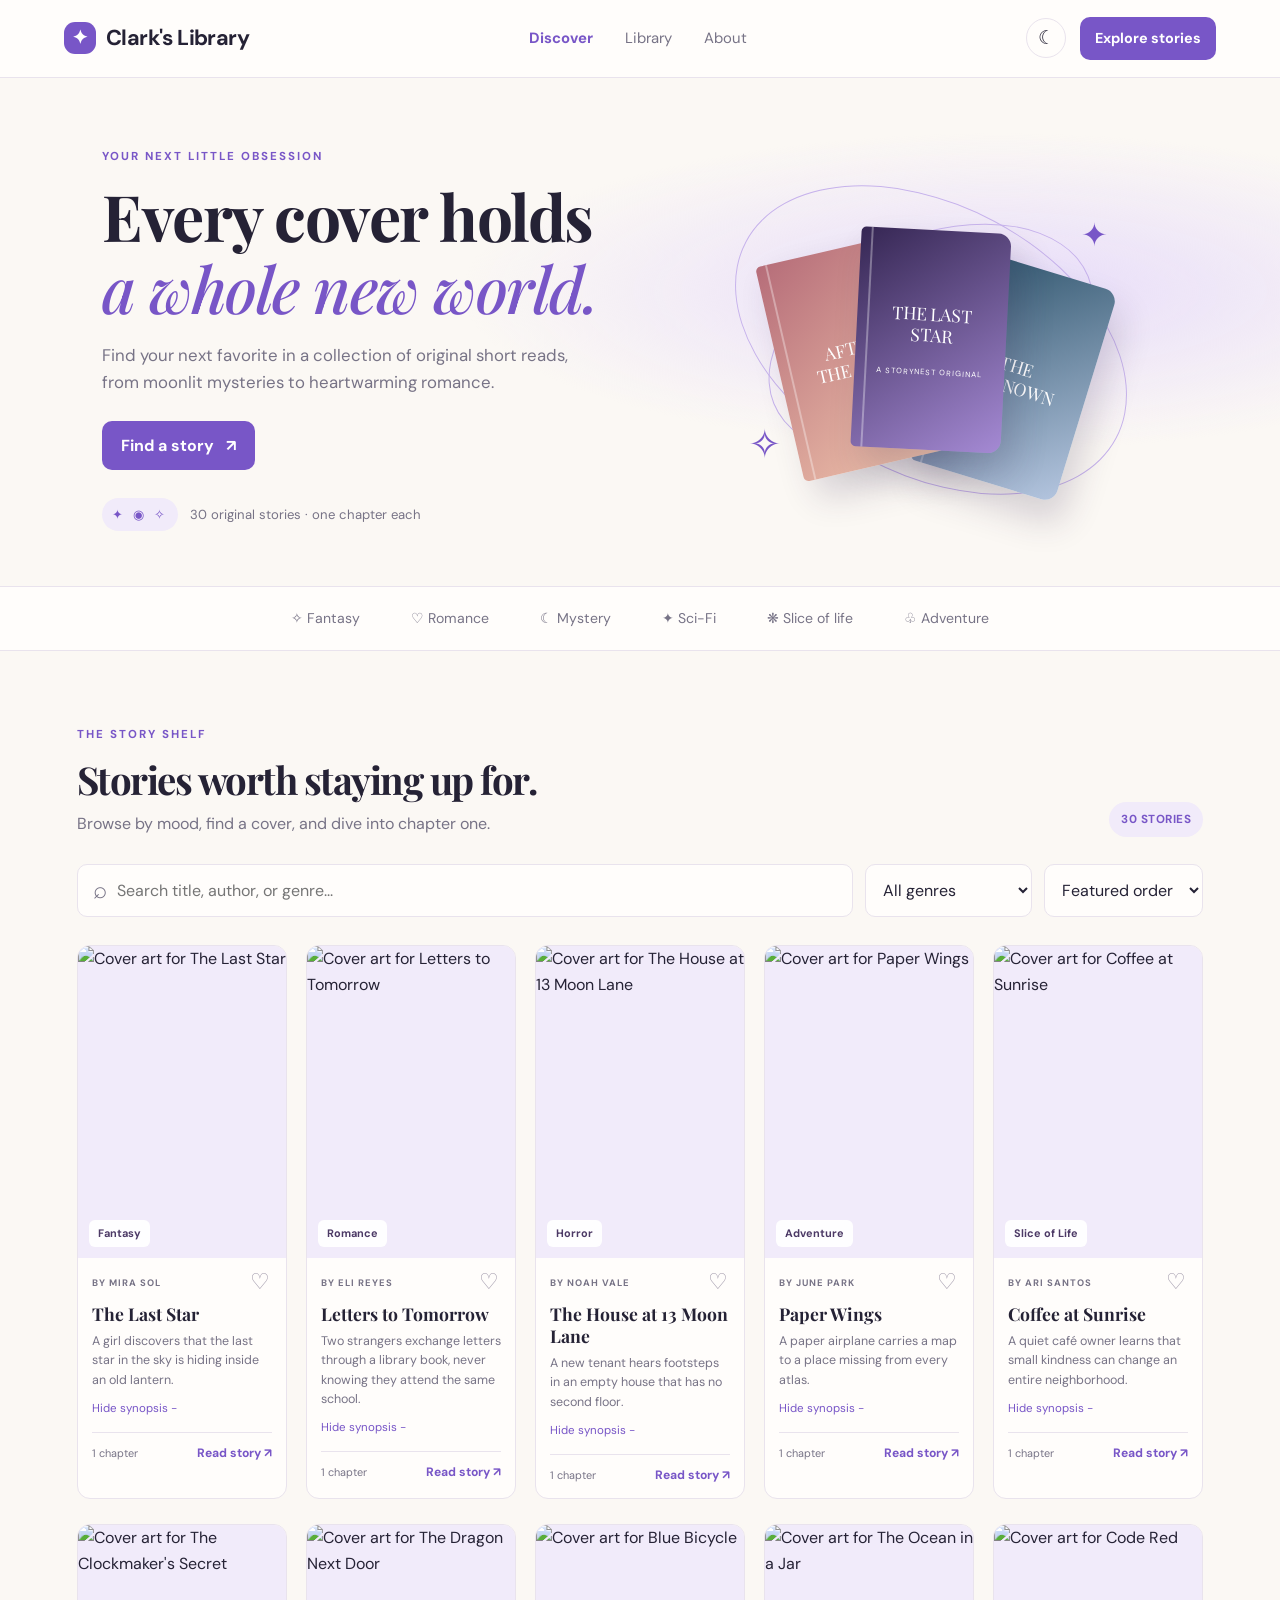
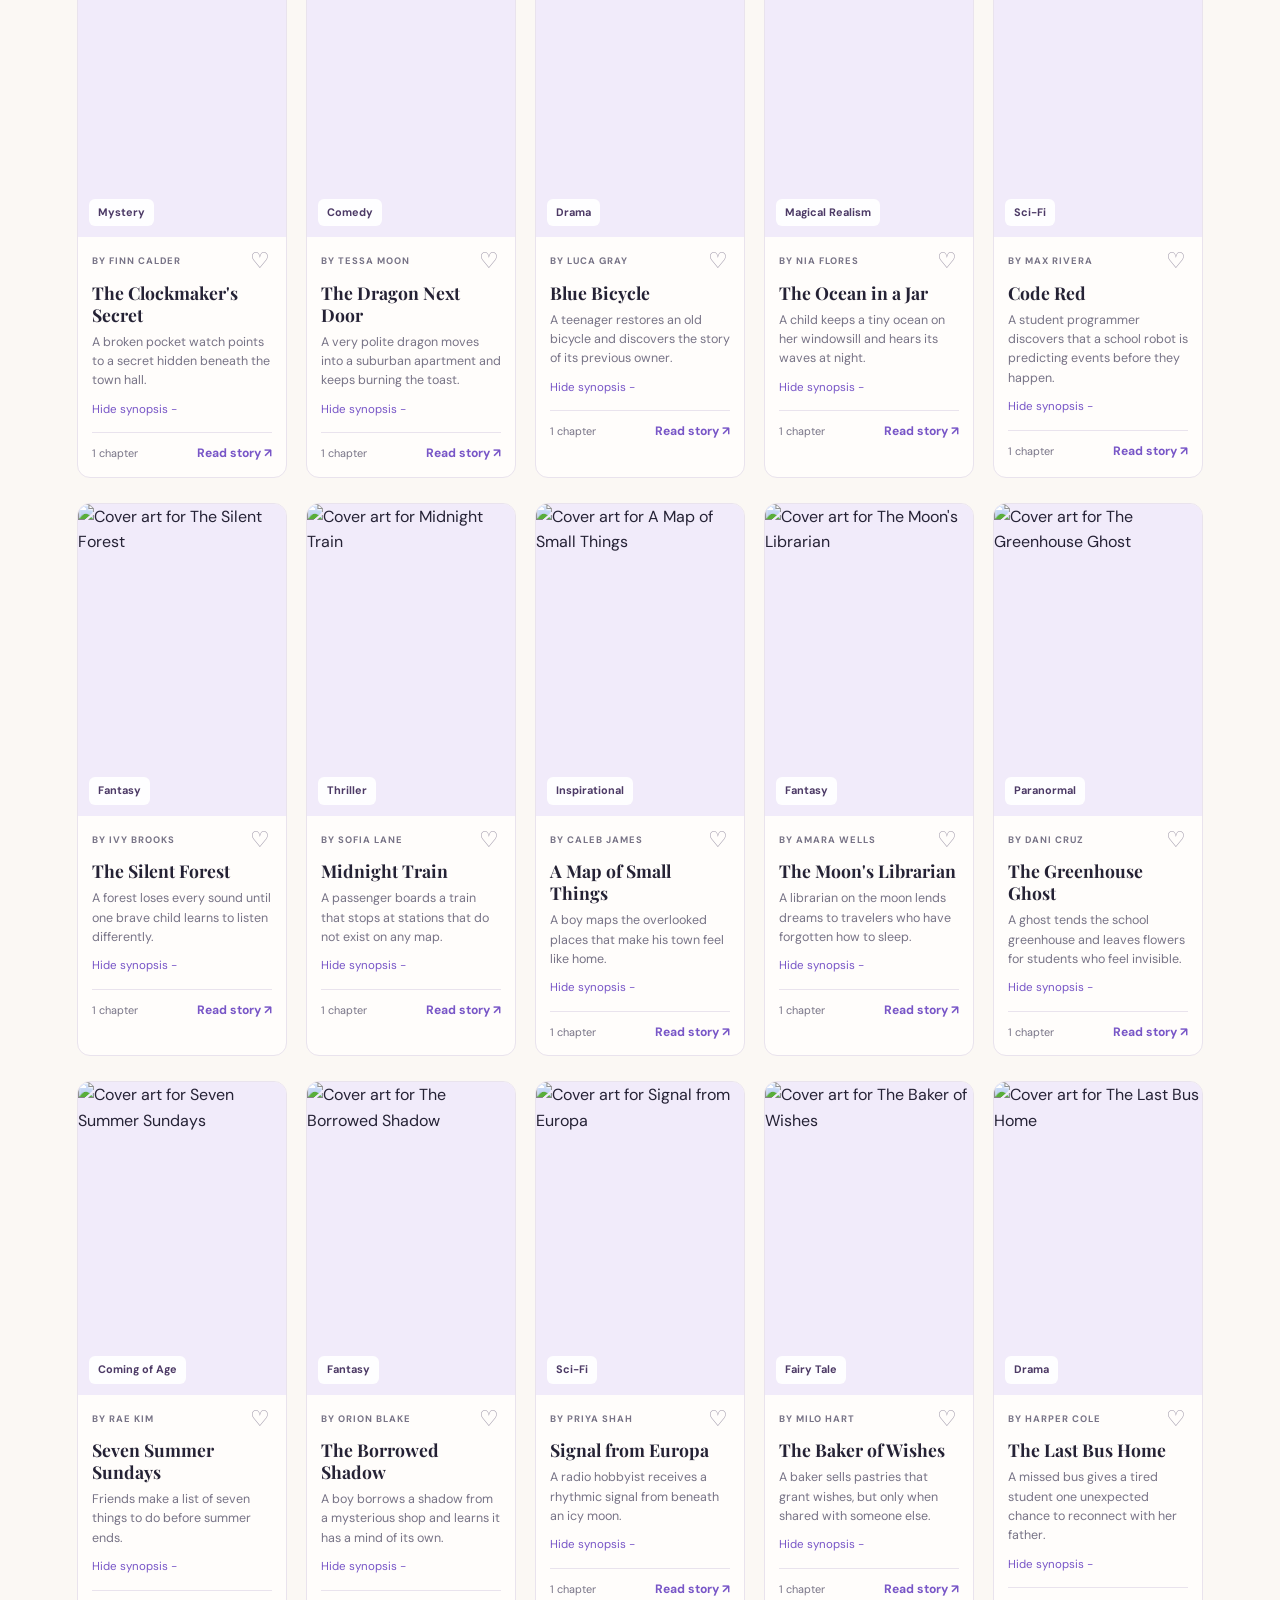
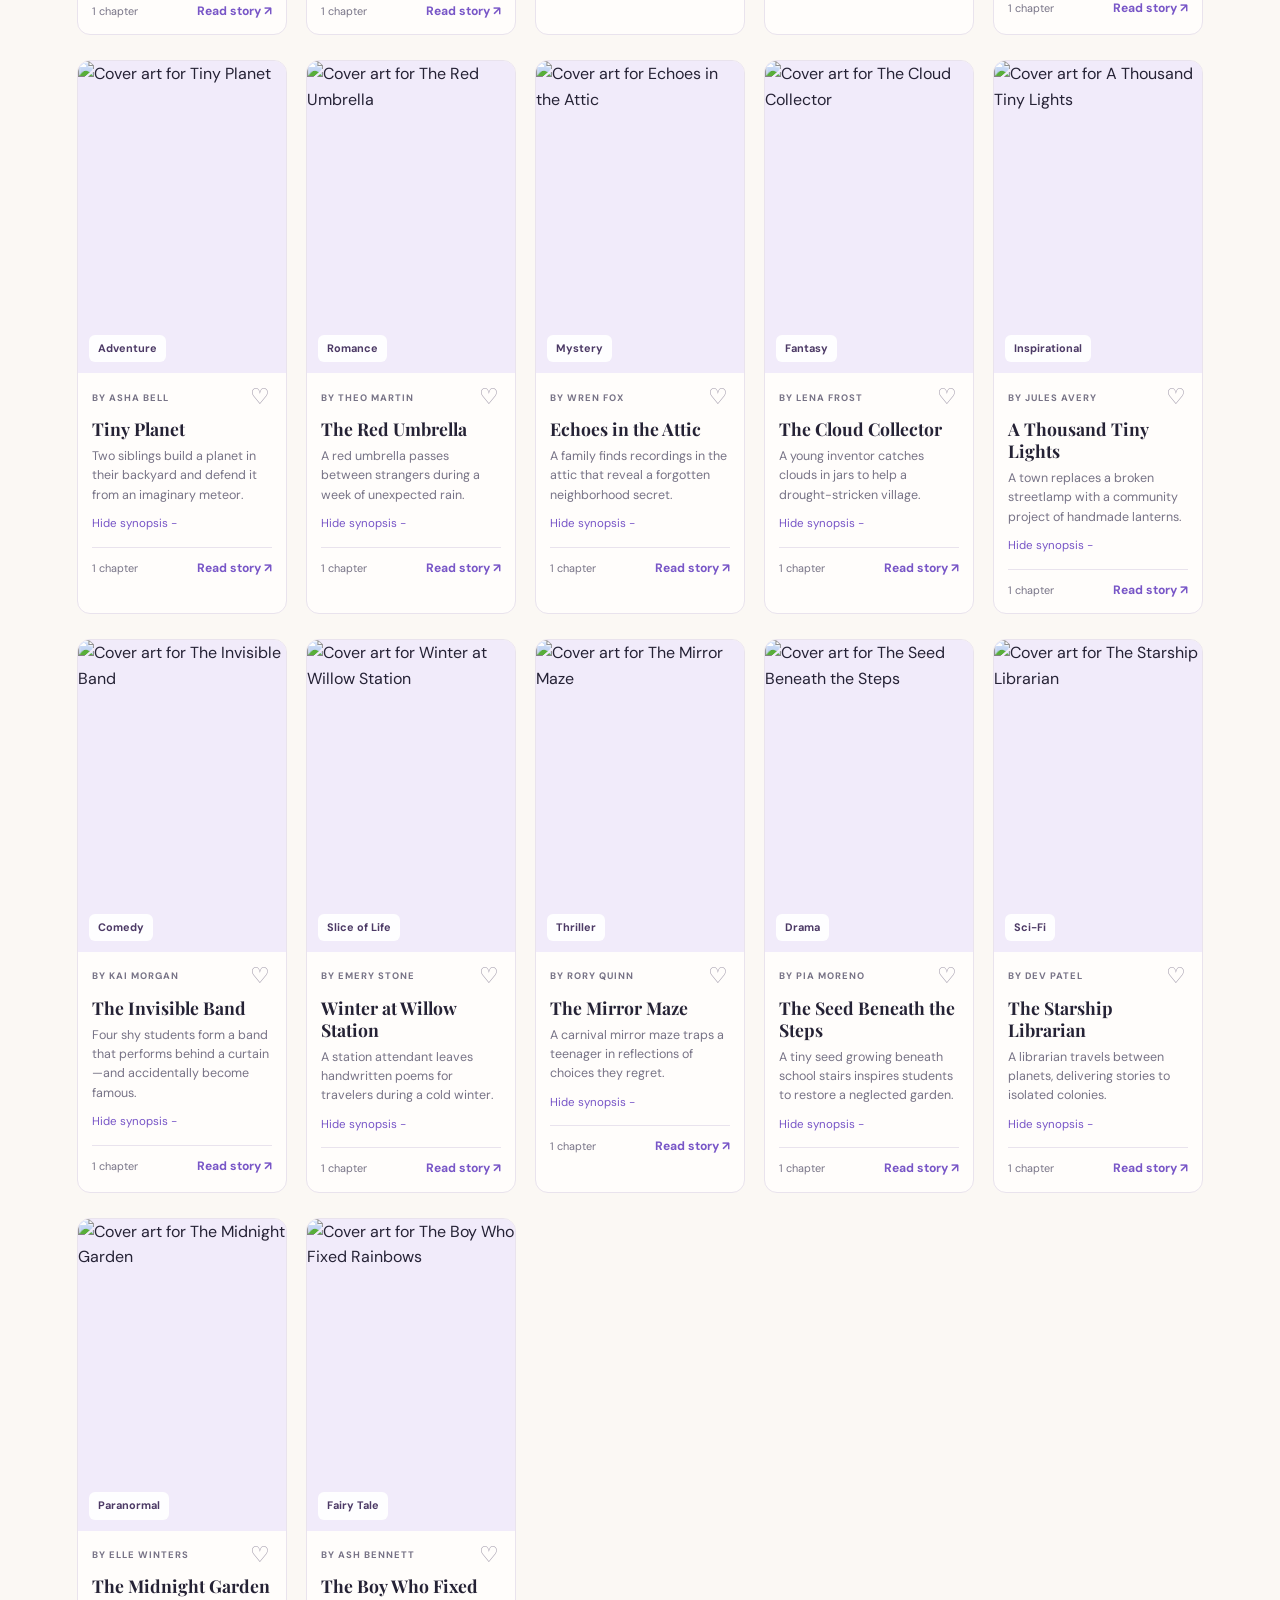
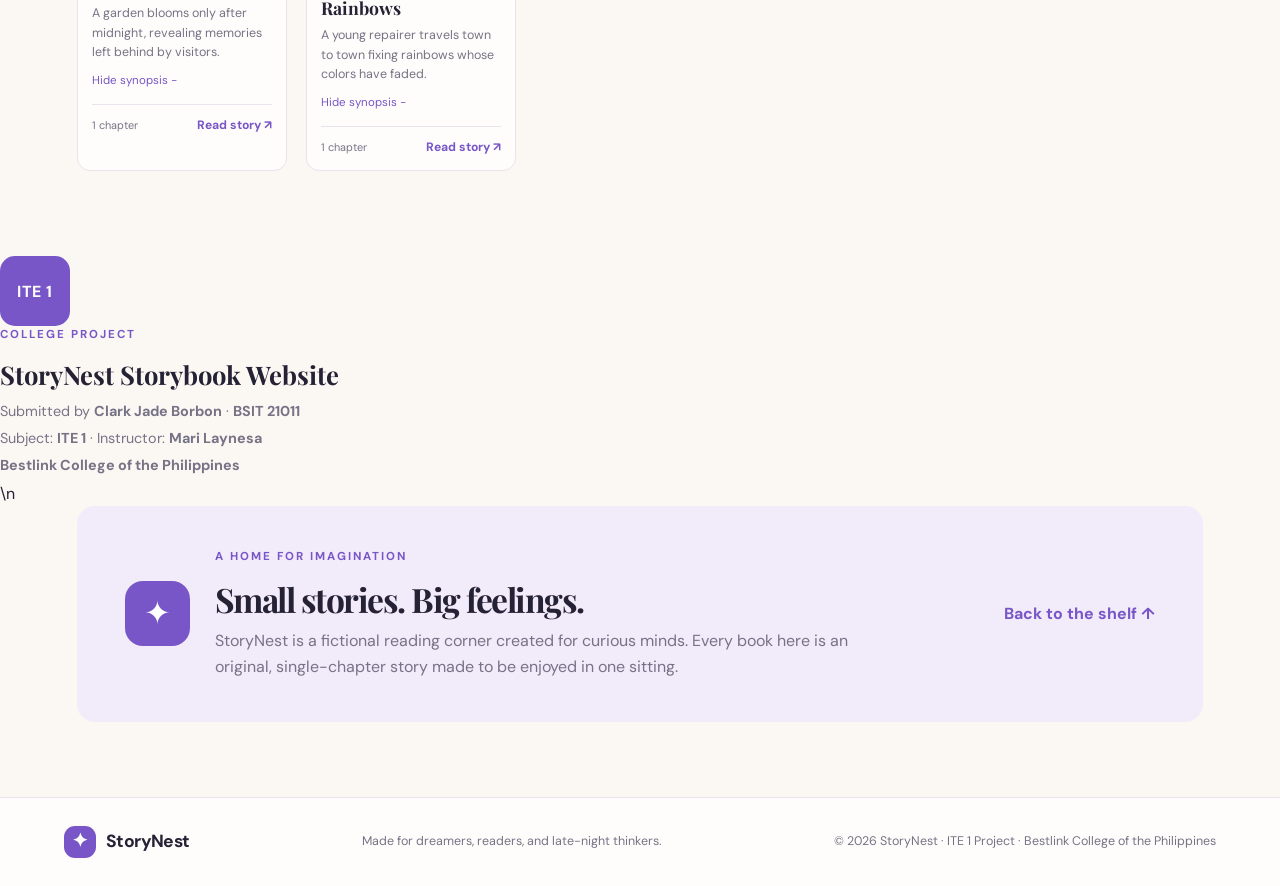
==== index.html @ e0f6bded "Add files via upload" ====
<!DOCTYPE html>
<html lang="en">
<head>
  <meta charset="UTF-8">
  <meta name="viewport" content="width=device-width, initial-scale=1.0">
  <meta name="description" content="Discover original one-chapter stories on StoryNest.">
  <title>Clark's Library  — Find your next story</title>
  <link rel="stylesheet" href="style.css">
  <script src="stories.js" defer></script>
</head>
<body>
  <header class="site-header">
    <a class="brand" href="index.html" aria-label="StoryNest home"><span class="brand-mark">✦</span> Clark's Library </a>
    <nav class="main-nav" aria-label="Main navigation">
      <a class="active" href="index.html">Discover</a>
      <a href="#library">Library</a>
      <a href="#about">About</a>
    </nav>
    <div class="header-actions"><button id="themeToggle" class="icon-button" type="button" aria-label="Toggle dark mode">☾</button><a class="nav-cta" href="#library">Explore stories</a></div>
  </header>
  <main>
    <section class="hero">
      <div class="hero-copy"><p class="eyebrow">YOUR NEXT LITTLE OBSESSION</p><h1>Every cover holds<br><em>a whole new world.</em></h1><p class="hero-text">Find your next favorite in a collection of original short reads, from moonlit mysteries to heartwarming romance.</p><a class="primary-button" href="#library">Find a story <span>↗</span></a><div class="hero-note"><span class="avatar-stack">✦ ◉ ✧</span><span>30 original stories · one chapter each</span></div></div>
      <div class="hero-art"><div class="orbit orbit-one"></div><div class="orbit orbit-two"></div><div class="floating-book book-back"><span>THE UNKNOWN</span></div><div class="floating-book book-mid"><span>AFTER<br>THE RAIN</span></div><div class="floating-book book-front"><span>THE LAST<br>STAR</span><small>A STORYNEST ORIGINAL</small></div><span class="sparkle sparkle-a">✦</span><span class="sparkle sparkle-b">✧</span></div>
    </section>
    <section class="genre-strip" aria-label="Story genres"><span>✧ Fantasy</span><span>♡ Romance</span><span>☾ Mystery</span><span>✦ Sci-Fi</span><span>❋ Slice of life</span><span>♧ Adventure</span></section>
    <section id="library" class="library-section">
      <div class="section-heading"><div><p class="eyebrow">THE STORY SHELF</p><h2>Stories worth staying up for.</h2><p class="muted">Browse by mood, find a cover, and dive into chapter one.</p></div><span class="count-pill">30 STORIES</span></div>
      <div class="filter-row"><label class="search-wrap"><span>⌕</span><input id="searchInput" type="search" placeholder="Search title, author, or genre..." aria-label="Search stories"></label><select id="genreFilter" aria-label="Filter by genre"><option value="All">All genres</option></select><select id="sortSelect" aria-label="Sort stories"><option value="featured">Featured order</option><option value="title">Title A–Z</option></select></div>
      <div id="storyGrid" class="story-grid" aria-live="polite"></div>
      <p id="emptyState" class="empty-state" hidden>No stories match your search. Try another title or genre.</p>
    </section>

    <section class="student-project" aria-labelledby="project-info-title">
      <div class="project-icon">ITE 1</div>
      <div class="project-details">
        <p class="eyebrow">COLLEGE PROJECT</p>
        <h2 id="project-info-title">StoryNest Storybook Website</h2>
        <p>Submitted by <strong>Clark Jade Borbon</strong> · <strong>BSIT 21011</strong></p>
        <p>Subject: <strong>ITE 1</strong> · Instructor: <strong>Mari Laynesa</strong></p>
        <p><strong>Bestlink College of the Philippines</strong></p>
      </div>
    </section>
\n    <section id="about" class="about-section"><div class="about-symbol">✦</div><div><p class="eyebrow">A HOME FOR IMAGINATION</p><h2>Small stories. Big feelings.</h2><p>StoryNest is a fictional reading corner created for curious minds. Every book here is an original, single-chapter story made to be enjoyed in one sitting.</p></div><a class="text-link" href="#library">Back to the shelf ↑</a></section>
  </main>
  <footer class="site-footer"><a class="brand" href="index.html"><span class="brand-mark">✦</span> StoryNest</a><p>Made for dreamers, readers, and late-night thinkers.</p><span>© 2026 StoryNest · ITE 1 Project · Bestlink College of the Philippines</span></footer>
</body>
</html>
---- style.css ----
@import url('https://fonts.googleapis.com/css2?family=DM+Sans:wght@400;500;600;700&family=Playfair+Display:ital,wght@0,500;0,600;0,700;1,500;1,600&display=swap');
:root{--bg:#fbf8f4;--paper:#fffdfb;--text:#252235;--muted:#777386;--accent:#7856c7;--accent-dark:#5d3ea5;--line:#e9e3ed;--soft:#f1ebfa;--shadow:0 14px 35px rgba(49,35,72,.09)}
*{box-sizing:border-box}html{scroll-behavior:smooth;scroll-padding-top:95px}body{margin:0;background:var(--bg);color:var(--text);font-family:'DM Sans',sans-serif;line-height:1.6;transition:background .25s,color .25s}a{color:inherit;text-decoration:none}button,input,select{font:inherit}.site-header{height:78px;padding:0 max(5vw,24px);display:flex;align-items:center;justify-content:space-between;gap:25px;background:var(--paper);border-bottom:1px solid var(--line);position:sticky;top:0;z-index:10}.brand{display:flex;align-items:center;gap:10px;font-weight:700;font-size:1.35rem;letter-spacing:-.6px;white-space:nowrap}.brand-mark{display:grid;place-items:center;width:32px;height:32px;border-radius:11px;background:var(--accent);color:white;font-size:1.2rem}.main-nav{display:flex;gap:32px;color:var(--muted);font-size:.93rem}.main-nav a{padding:28px 0;transition:color .2s}.main-nav a:hover,.main-nav .active{color:var(--accent);font-weight:700}.header-actions{display:flex;align-items:center;gap:14px}.icon-button{border:1px solid var(--line);background:transparent;border-radius:50%;width:40px;height:40px;cursor:pointer;color:var(--text);font-size:1.2rem}.nav-cta,.primary-button{display:inline-flex;align-items:center;justify-content:center;gap:12px;background:var(--accent);color:#fff;padding:12px 19px;border-radius:10px;font-weight:700;border:0;cursor:pointer;transition:transform .2s,background .2s}.nav-cta{font-size:.9rem;padding:10px 15px}.primary-button:hover,.nav-cta:hover{background:var(--accent-dark);transform:translateY(-2px)}.hero{min-height:480px;padding:70px max(8vw,28px) 55px;display:grid;grid-template-columns:1.05fr .95fr;align-items:center;gap:35px;overflow:hidden;background:radial-gradient(ellipse at 78% 42%,#e7dcfa 0,transparent 38%),var(--bg)}.eyebrow{font-size:.72rem;font-weight:700;letter-spacing:2px;color:var(--accent);margin:0 0 14px}.hero h1,.section-heading h2,.about-section h2,.story-intro h1{font-family:'Playfair Display',serif;letter-spacing:-1.5px;line-height:1.12}.hero h1{font-size:clamp(2.8rem,5vw,4.5rem);margin:0 0 18px}.hero h1 em{color:var(--accent);font-weight:500}.hero-text{max-width:500px;color:var(--muted);font-size:1.05rem;margin:0 0 25px}.hero-note{display:flex;align-items:center;gap:12px;color:var(--muted);font-size:.82rem;margin-top:28px}.avatar-stack{letter-spacing:3px;background:var(--soft);padding:6px 10px;border-radius:20px;color:var(--accent)}.hero-art{height:340px;position:relative;display:flex;align-items:center;justify-content:center}.orbit{position:absolute;border:1px solid #c7b3ec;border-radius:50%;transform:rotate(-22deg)}.orbit-one{width:340px;height:210px}.orbit-two{width:420px;height:270px;transform:rotate(28deg)}.floating-book{position:absolute;width:150px;height:220px;border-radius:5px 13px 13px 5px;box-shadow:12px 20px 35px #35264b30;display:flex;align-items:center;justify-content:center;text-align:center;color:white;font-family:'Playfair Display',serif;font-size:1.1rem;line-height:1.2;padding:18px}.floating-book:before{content:'';position:absolute;left:10px;top:0;bottom:0;width:2px;background:#ffffff55}.book-back{background:linear-gradient(145deg,#2d536b,#b4c5df);transform:rotate(17deg) translate(90px,10px)}.book-mid{background:linear-gradient(145deg,#b66d79,#f1c6ad);transform:rotate(-13deg) translate(-80px,0)}.book-front{background:linear-gradient(145deg,#352653,#a58ad4);z-index:2;transform:rotate(3deg);flex-direction:column;gap:22px}.book-front small{font: .48rem 'DM Sans',sans-serif;letter-spacing:1px}.sparkle{position:absolute;color:var(--accent);font-size:2rem}.sparkle-a{top:12%;right:14%}.sparkle-b{bottom:10%;left:13%;font-size:2.5rem}.genre-strip{display:flex;justify-content:center;gap:clamp(15px,4vw,55px);padding:20px 18px;background:var(--paper);border-block:1px solid var(--line);color:var(--muted);font-size:.88rem;flex-wrap:wrap}.library-section{padding:75px max(6vw,24px) 85px;max-width:1500px;margin:auto}.section-heading{display:flex;justify-content:space-between;align-items:end;gap:20px;margin-bottom:27px}.section-heading h2,.about-section h2{font-size:clamp(2rem,3vw,2.8rem);margin:0 0 10px}.muted{color:var(--muted);margin:0}.count-pill,.genre-chip{background:var(--soft);color:var(--accent);font-size:.73rem;font-weight:700;letter-spacing:.5px;padding:8px 12px;border-radius:30px;white-space:nowrap}.filter-row{display:flex;gap:12px;margin-bottom:28px}.search-wrap{flex:1;display:flex;align-items:center;gap:10px;background:var(--paper);border:1px solid var(--line);padding:0 15px;border-radius:10px;min-width:150px}.search-wrap span{font-size:1.5rem;color:var(--muted)}.search-wrap input{border:0;outline:0;background:transparent;color:var(--text);width:100%;padding:13px 0}.filter-row select{background:var(--paper);border:1px solid var(--line);border-radius:10px;padding:0 13px;color:var(--text);max-width:180px}.story-grid{display:grid;grid-template-columns:repeat(5,minmax(0,1fr));gap:25px 19px}.story-card{background:var(--paper);border:1px solid var(--line);border-radius:13px;overflow:hidden;min-width:0;transition:transform .22s,box-shadow .22s}.story-card:hover{transform:translateY(-5px);box-shadow:var(--shadow)}.cover-link{display:block;position:relative;overflow:hidden;background:var(--soft);aspect-ratio:2/3}.cover-image{width:100%;height:100%;object-fit:cover;display:block;transition:transform .35s}.story-card:hover .cover-image{transform:scale(1.035)}.cover-tag{position:absolute;left:11px;bottom:11px;background:#fffE;color:#4c3a66;padding:5px 9px;border-radius:6px;font-size:.68rem;font-weight:700;backdrop-filter:blur(5px)}.card-content{padding:14px 14px 13px}.card-topline{display:flex;justify-content:space-between;align-items:center;gap:6px}.author{font-size:.59rem;letter-spacing:1px;color:var(--muted);font-weight:700;overflow:hidden;text-overflow:ellipsis;white-space:nowrap}.like-button{border:0;background:transparent;color:#a19aab;font-size:1.35rem;line-height:1;cursor:pointer;padding:0 2px}.like-button.liked{color:#df5683}.story-card h3{font-family:'Playfair Display',serif;font-size:1.1rem;line-height:1.25;margin:9px 0 7px}.story-card h3 a:hover{color:var(--accent)}.synopsis{font-size:.78rem;color:var(--muted);line-height:1.55;margin:0 0 4px}.synopsis-toggle{border:0;background:transparent;padding:0;color:var(--accent);font-size:.72rem;cursor:pointer}.card-bottom{border-top:1px solid var(--line);margin-top:12px;padding-top:11px;display:flex;align-items:center;justify-content:space-between;gap:5px}.chapter-count{font-size:.68rem;color:var(--muted)}.read-link{font-size:.76rem;font-weight:700;color:var(--accent);white-space:nowrap}.read-link:hover{text-decoration:underline}.empty-state{text-align:center;color:var(--muted);padding:40px}.about-section{margin:0 max(6vw,24px) 75px;padding:42px 48px;background:var(--soft);border-radius:18px;display:flex;align-items:center;gap:25px}.about-symbol{flex-shrink:0;width:65px;height:65px;border-radius:18px;background:var(--accent);color:white;display:grid;place-items:center;font-size:2rem}.about-section h2{font-size:2.1rem}.about-section p:not(.eyebrow){max-width:650px;color:var(--muted);margin:0}.text-link{margin-left:auto;color:var(--accent);font-weight:700;white-space:nowrap}.site-footer{display:flex;align-items:center;justify-content:space-between;gap:20px;padding:28px max(5vw,24px);background:var(--paper);border-top:1px solid var(--line);font-size:.78rem;color:var(--muted)}.site-footer .brand{color:var(--text);font-size:1.1rem}.site-footer p{margin:0}.reading-root{max-width:1060px;margin:auto;padding:32px 25px 80px}.reading-top{display:flex;justify-content:space-between;align-items:center;margin-bottom:34px}.back-link{color:var(--accent);font-weight:700;font-size:.9rem}.reading-label{font-size:.7rem;letter-spacing:1.5px;color:var(--muted)}.story-hero{display:grid;grid-template-columns:270px 1fr;gap:55px;align-items:center;padding:25px 0 65px}.story-cover-wrap{max-width:270px;filter:drop-shadow(0 18px 20px #2b20401f)}.story-cover{display:block;width:100%;aspect-ratio:2/3;object-fit:cover;border-radius:7px}.story-intro h1{font-size:clamp(2.8rem,5vw,4rem);margin:17px 0 8px}.byline{color:var(--muted);margin:0 0 23px}.byline strong{color:var(--text)}.story-synopsis{font-size:1.08rem;max-width:590px;color:var(--muted)}.story-meta{display:flex;gap:22px;color:var(--muted);font-size:.83rem;margin:25px 0}.story-actions{display:flex;gap:12px;flex-wrap:wrap}.secondary-button{background:transparent;border:1px solid var(--line);border-radius:10px;padding:12px 18px;color:var(--text);font-weight:700;cursor:pointer}.secondary-button[aria-pressed="true"]{color:#df5683}.chapter-reader{max-width:760px;margin:0 auto;padding-top:30px;border-top:1px solid var(--line)}.chapter-heading{text-align:center;margin-bottom:32px}.chapter-heading>span{font-size:.7rem;font-weight:700;letter-spacing:2px;color:var(--accent)}.chapter-heading h2{font-family:'Playfair Display',serif;font-size:2.3rem;margin:7px 0 18px}.chapter-rule{width:55px;height:3px;background:var(--accent);margin:auto;border-radius:4px}.scene-figure{margin:0 0 34px}.scene-figure img{display:block;width:100%;max-height:370px;object-fit:cover;border-radius:13px}.scene-figure figcaption{font-size:.75rem;color:var(--muted);text-align:center;margin-top:9px}.story-text{font-family:'Playfair Display',serif;font-size:1.22rem;line-height:2;color:var(--text)}.story-text p{margin:0}.drop-cap:first-letter{float:left;font-size:4.5rem;line-height:.85;padding:10px 10px 0 0;color:var(--accent)}.reading-progress-wrap{margin:48px 0}.progress-label{display:flex;justify-content:space-between;color:var(--muted);font-size:.78rem;margin-bottom:8px}.progress-track{height:6px;background:var(--line);border-radius:8px;overflow:hidden}.progress-bar{height:100%;width:0;background:var(--accent);transition:width .1s}.end-note{text-align:center;background:var(--soft);border-radius:16px;padding:35px 20px}.end-note>span{font-size:2rem;color:var(--accent)}.end-note h3{font-family:'Playfair Display',serif;font-size:1.8rem;margin:4px 0}.end-note p{color:var(--muted);margin:0 0 20px}.loading-message{text-align:center;padding:80px;color:var(--muted)}body.dark-mode{--bg:#171522;--paper:#211e2d;--text:#f4effb;--muted:#b0a9bf;--accent:#b49ae9;--accent-dark:#9272d3;--line:#393347;--soft:#302842;--shadow:0 14px 35px #0004}body.dark-mode .hero{background:radial-gradient(ellipse at 78% 42%,#3b2d53 0,transparent 38%),var(--bg)}body.dark-mode .cover-tag{background:#211e2de8;color:#f4effb}body.dark-mode .orbit{border-color:#746092}
@media(max-width:1100px){.story-grid{grid-template-columns:repeat(4,minmax(0,1fr))}.hero{padding-inline:6vw}.story-hero{gap:35px}}@media(max-width:800px){.site-header{height:68px;padding-inline:20px}.main-nav{gap:16px}.main-nav a{padding:23px 0}.nav-cta{display:none}.hero{grid-template-columns:1fr;padding-top:55px;text-align:center}.hero-text{margin-inline:auto}.hero-note{justify-content:center}.hero-art{height:300px}.story-grid{grid-template-columns:repeat(3,minmax(0,1fr))}.about-section{padding:30px;flex-wrap:wrap}.text-link{margin-left:90px}.story-hero{grid-template-columns:200px 1fr;gap:28px}.story-intro h1{font-size:2.7rem}}@media(max-width:560px){.site-header{gap:10px}.brand{font-size:1.1rem}.brand-mark{width:29px;height:29px}.main-nav{gap:11px;font-size:.78rem}.main-nav a{padding:23px 0}.header-actions{gap:0}.icon-button{width:36px;height:36px}.hero{padding-inline:22px}.hero h1{font-size:2.7rem}.hero-art{height:260px;transform:scale(.85);margin:-10px 0}.genre-strip{gap:12px 20px;font-size:.78rem}.library-section{padding:55px 17px}.section-heading{align-items:start;flex-direction:column}.filter-row{flex-wrap:wrap}.search-wrap{flex-basis:100%;min-height:48px}.filter-row select{height:43px;flex:1;max-width:none}.story-grid{grid-template-columns:repeat(2,minmax(0,1fr));gap:16px 12px}.card-content{padding:11px}.story-card h3{font-size:1rem}.synopsis{font-size:.74rem}.about-section{margin:0 17px 50px;padding:24px;gap:15px}.about-symbol{width:48px;height:48px;font-size:1.5rem}.about-section h2{font-size:1.7rem}.about-section p:not(.eyebrow){font-size:.9rem}.text-link{margin-left:0}.site-footer{flex-wrap:wrap;justify-content:center;text-align:center}.site-footer .brand{width:100%;justify-content:center}.reading-root{padding:24px 18px 55px}.reading-top{gap:15px;align-items:start}.reading-label{font-size:.58rem;text-align:right}.story-hero{grid-template-columns:115px 1fr;gap:18px;padding:15px 0 40px;align-items:start}.story-intro h1{font-size:2rem;letter-spacing:-.7px;margin:10px 0}.story-intro .story-synopsis{font-size:.88rem;margin:12px 0}.story-meta{gap:12px;flex-wrap:wrap;font-size:.72rem;margin:14px 0}.story-actions{gap:8px}.story-actions .primary-button,.story-actions .secondary-button{padding:10px 11px;font-size:.76rem}.genre-chip{font-size:.6rem;padding:5px 8px}.byline{font-size:.8rem;margin-bottom:10px}.chapter-heading h2{font-size:1.9rem}.story-text{font-size:1.1rem;line-height:1.9}.scene-figure img{max-height:230px}}\n
.student-project{margin:0 max(6vw,24px) 28px;padding:25px 30px;display:flex;align-items:center;gap:22px;background:var(--paper);border:1px solid var(--line);border-radius:15px;box-shadow:var(--shadow)}
.project-icon{flex-shrink:0;width:70px;height:70px;display:grid;place-items:center;border-radius:15px;background:var(--accent);color:#fff;font-weight:700;letter-spacing:.5px}
.project-details h2{font-family:'Playfair Display',serif;font-size:1.6rem;line-height:1.2;margin:0 0 10px}
.project-details p:not(.eyebrow){margin:4px 0;color:var(--muted);font-size:.9rem}
@media(max-width:560px){.student-project{margin-inline:17px;padding:20px;align-items:flex-start;gap:14px}.project-icon{width:54px;height:54px;font-size:.8rem}.project-details h2{font-size:1.25rem}.project-details p:not(.eyebrow){font-size:.8rem}}
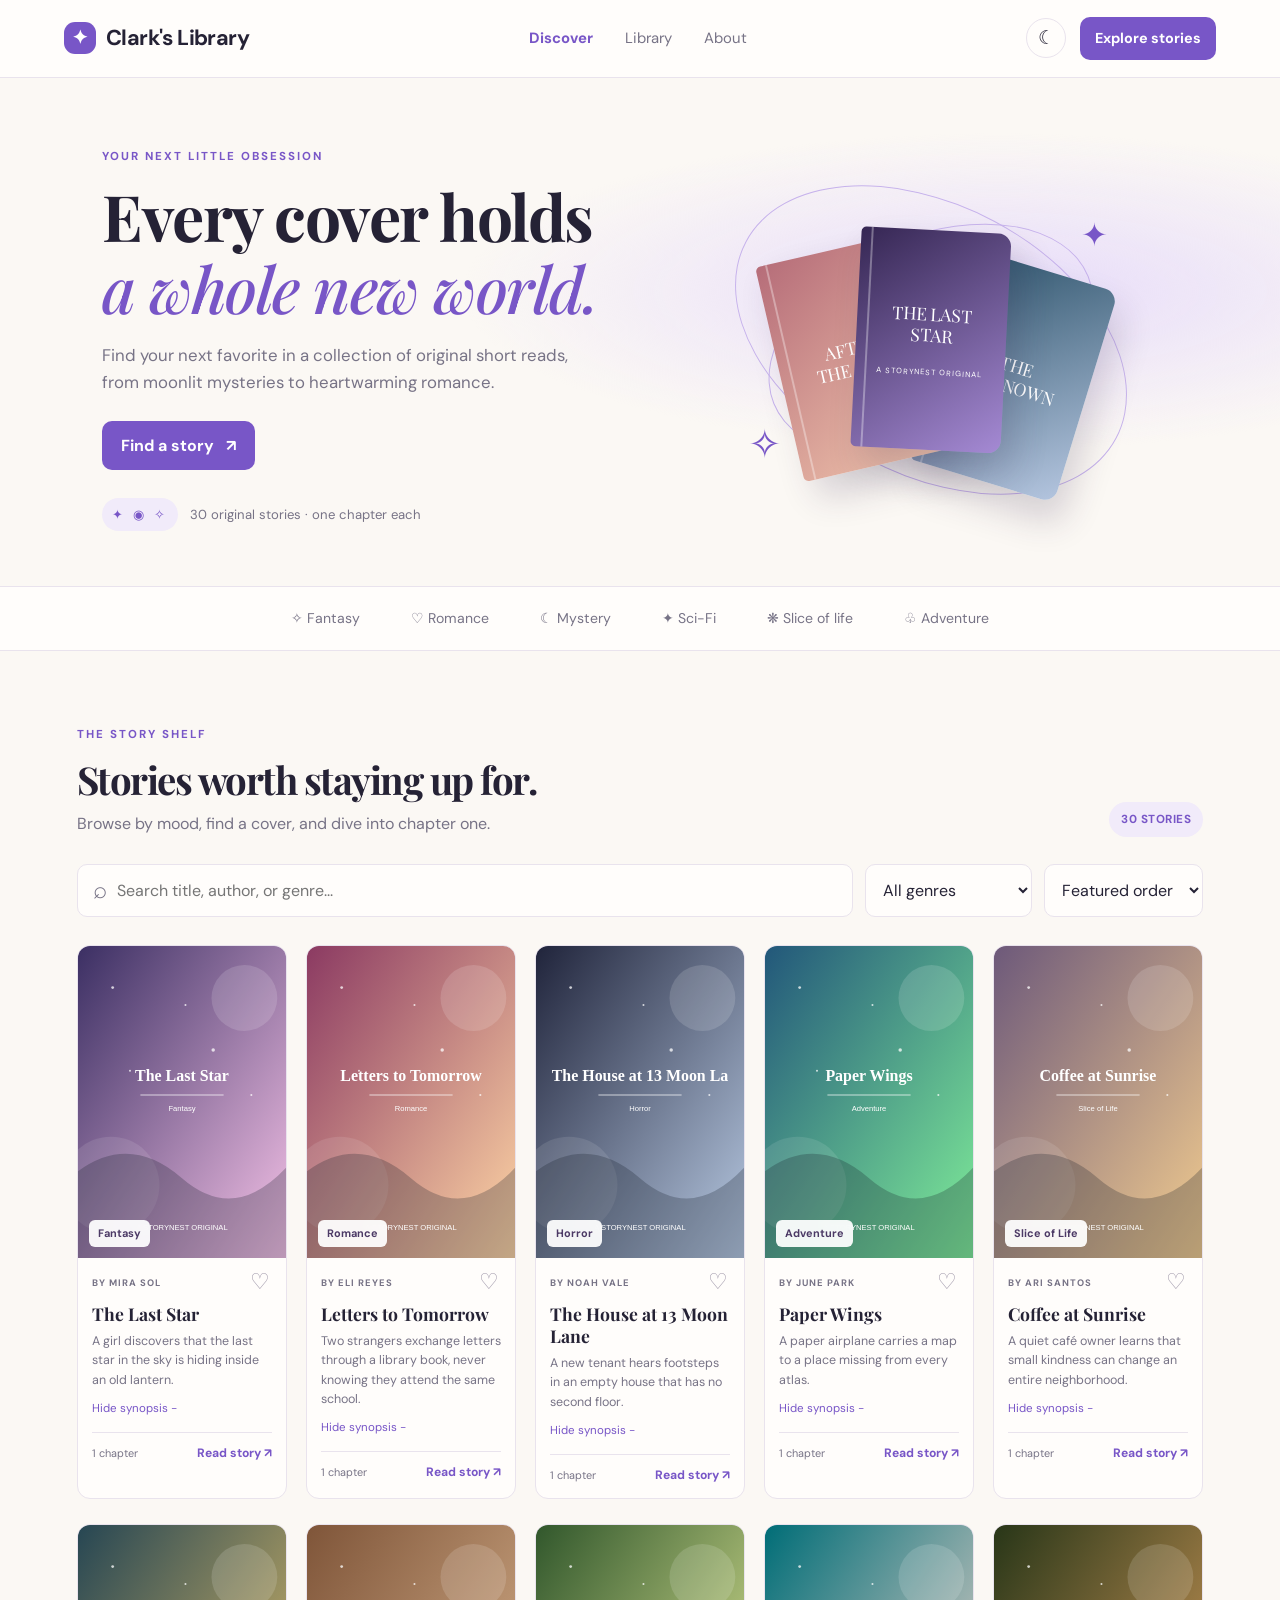
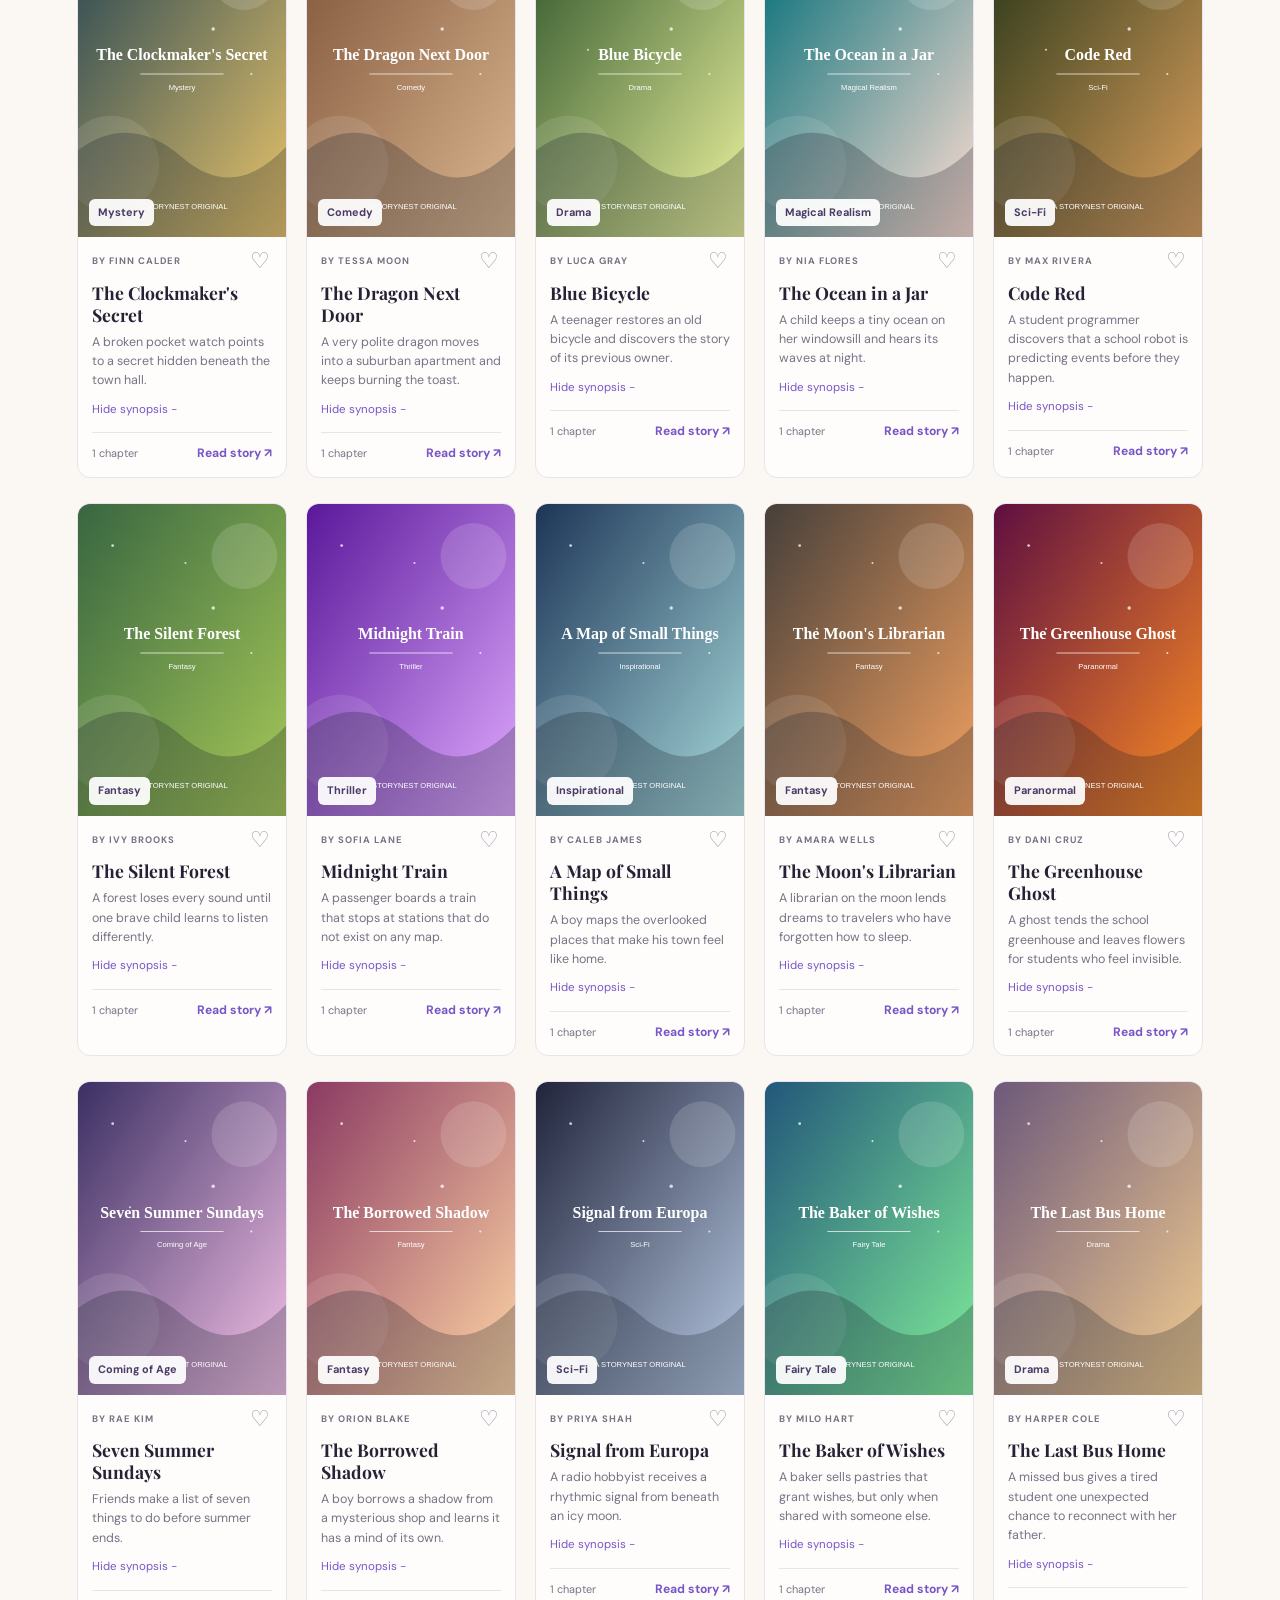
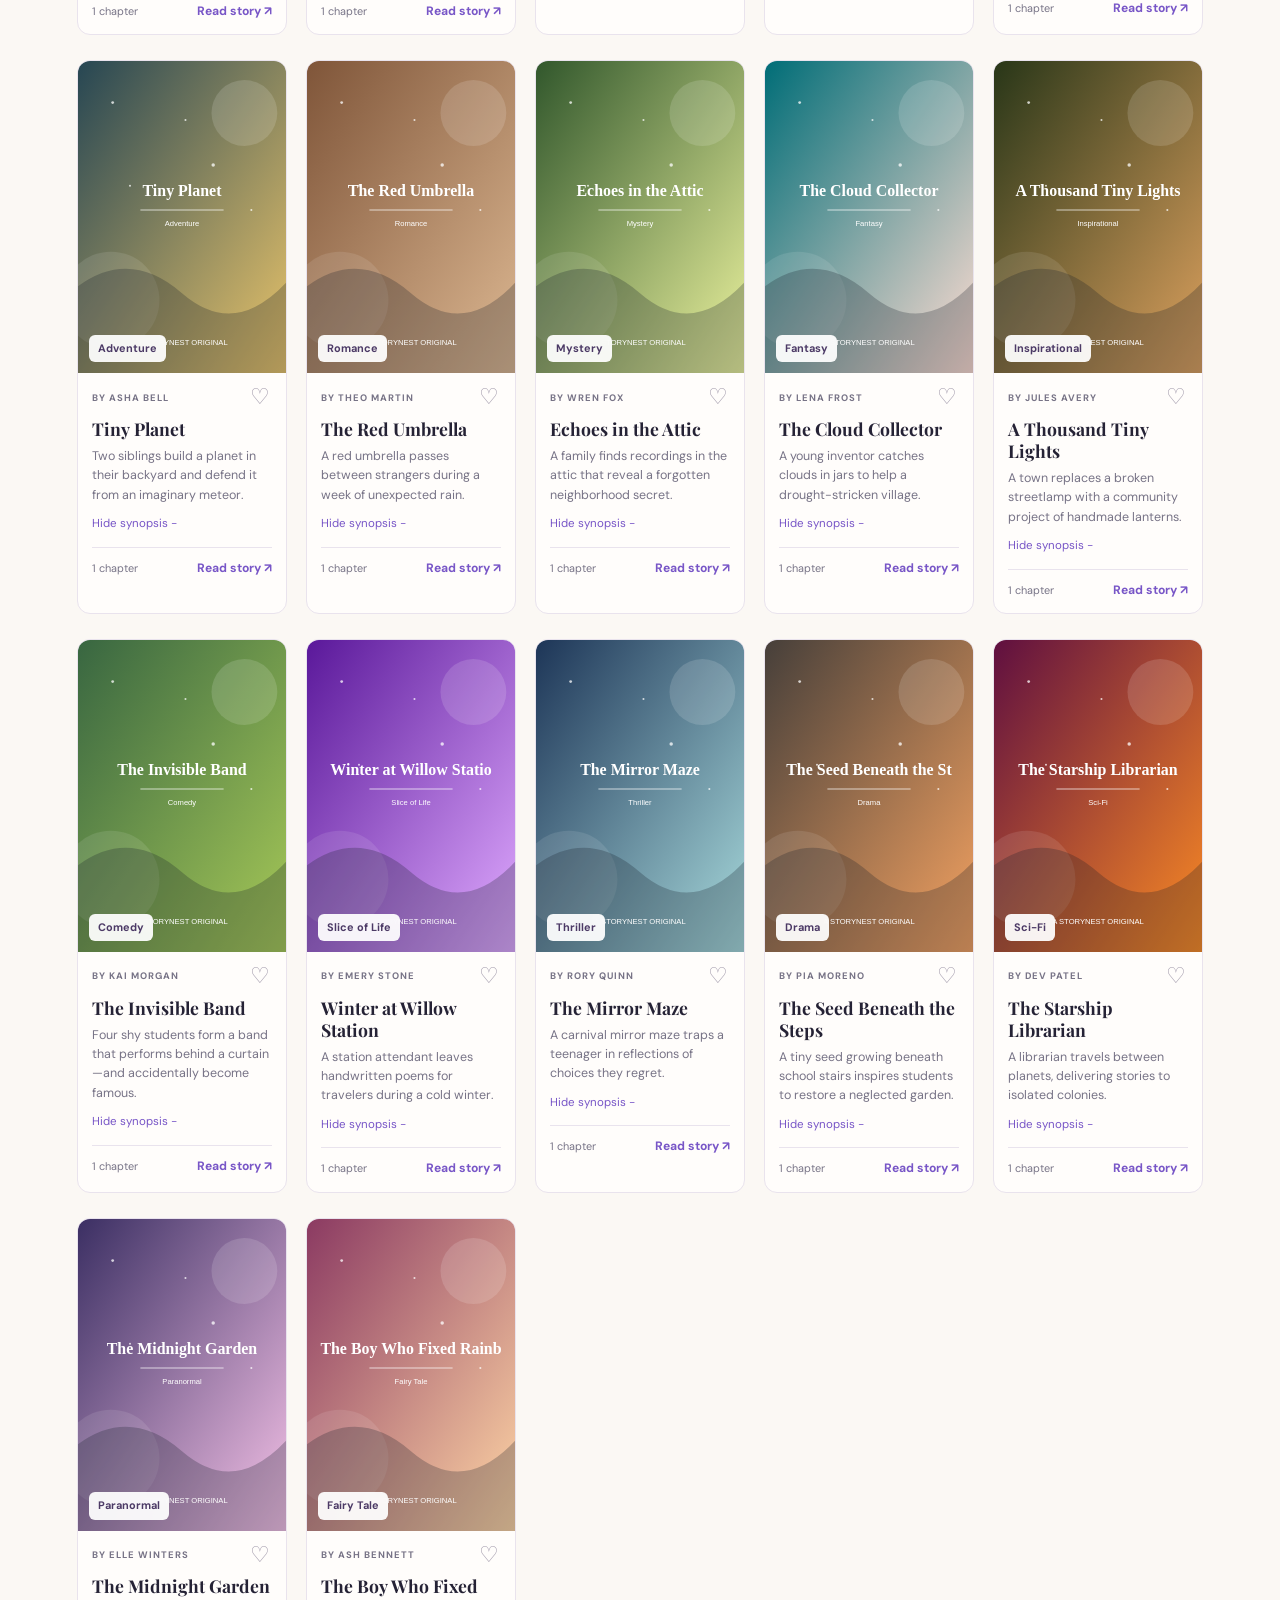
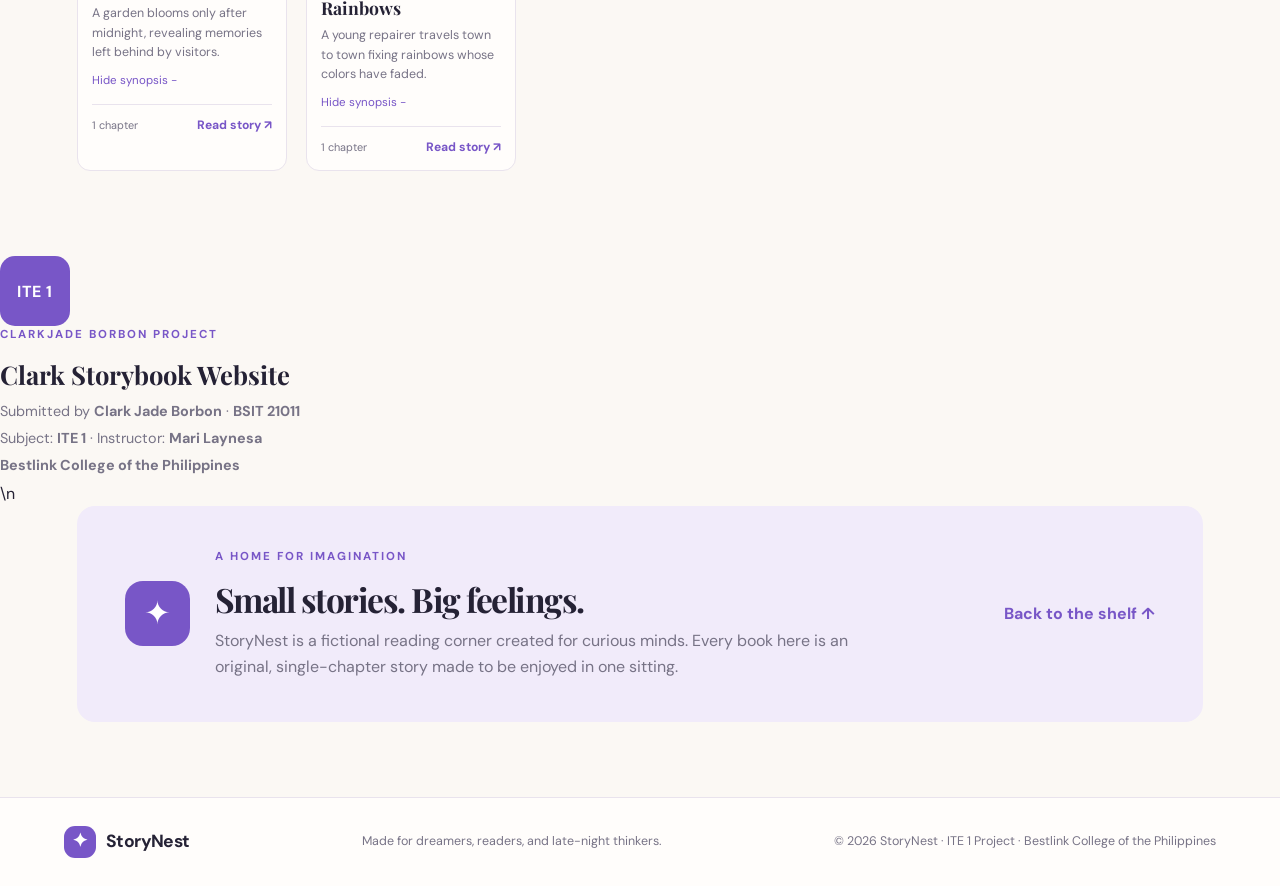
==== commit a6f3c6bd: "Update project title and eyebrow text in index.html" ====
--- a/index.html
+++ b/index.html
@@ -34,8 +34,8 @@
     <section class="student-project" aria-labelledby="project-info-title">
       <div class="project-icon">ITE 1</div>
       <div class="project-details">
-        <p class="eyebrow">COLLEGE PROJECT</p>
-        <h2 id="project-info-title">StoryNest Storybook Website</h2>
+        <p class="eyebrow">CLARKJADE BORBON PROJECT</p>
+        <h2 id="project-info-title">Clark Storybook Website</h2>
         <p>Submitted by <strong>Clark Jade Borbon</strong> · <strong>BSIT 21011</strong></p>
         <p>Subject: <strong>ITE 1</strong> · Instructor: <strong>Mari Laynesa</strong></p>
         <p><strong>Bestlink College of the Philippines</strong></p>
@@ -45,4 +45,4 @@
   </main>
   <footer class="site-footer"><a class="brand" href="index.html"><span class="brand-mark">✦</span> StoryNest</a><p>Made for dreamers, readers, and late-night thinkers.</p><span>© 2026 StoryNest · ITE 1 Project · Bestlink College of the Philippines</span></footer>
 </body>
-</html>+</html>
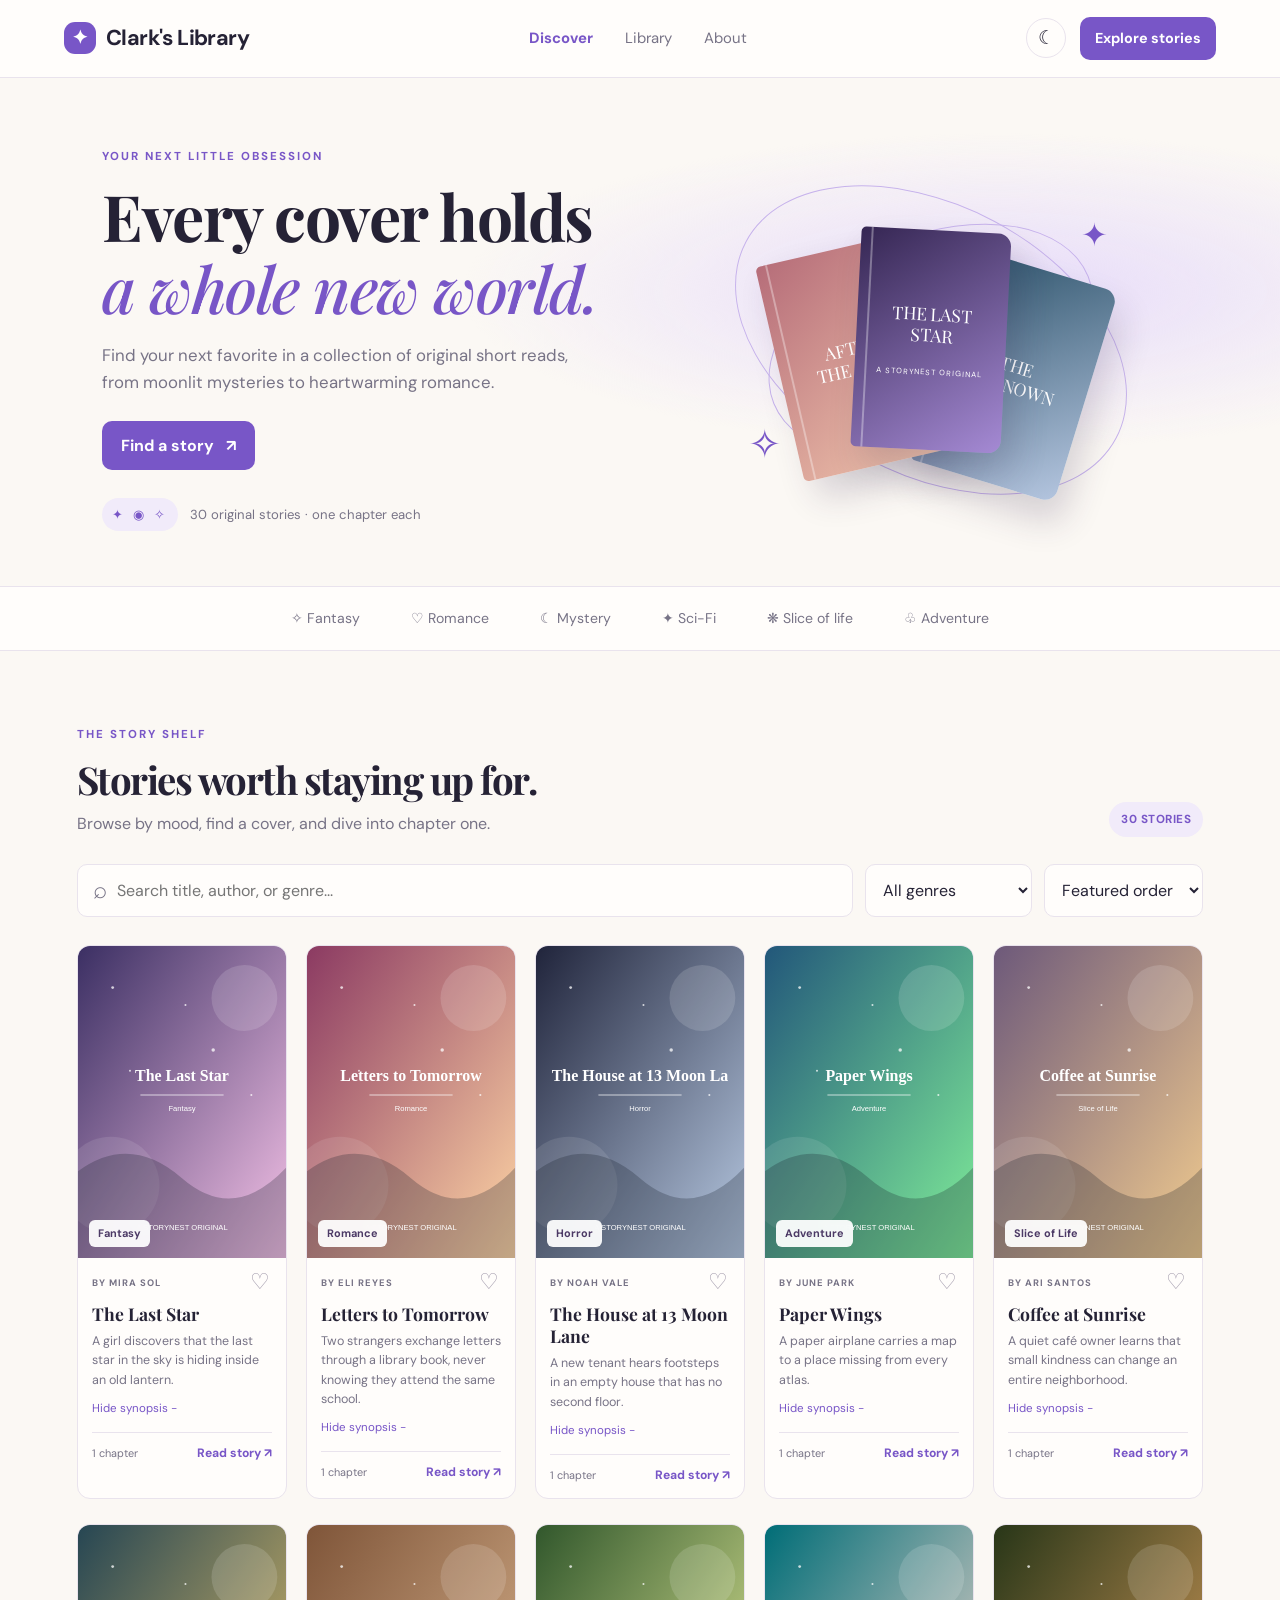
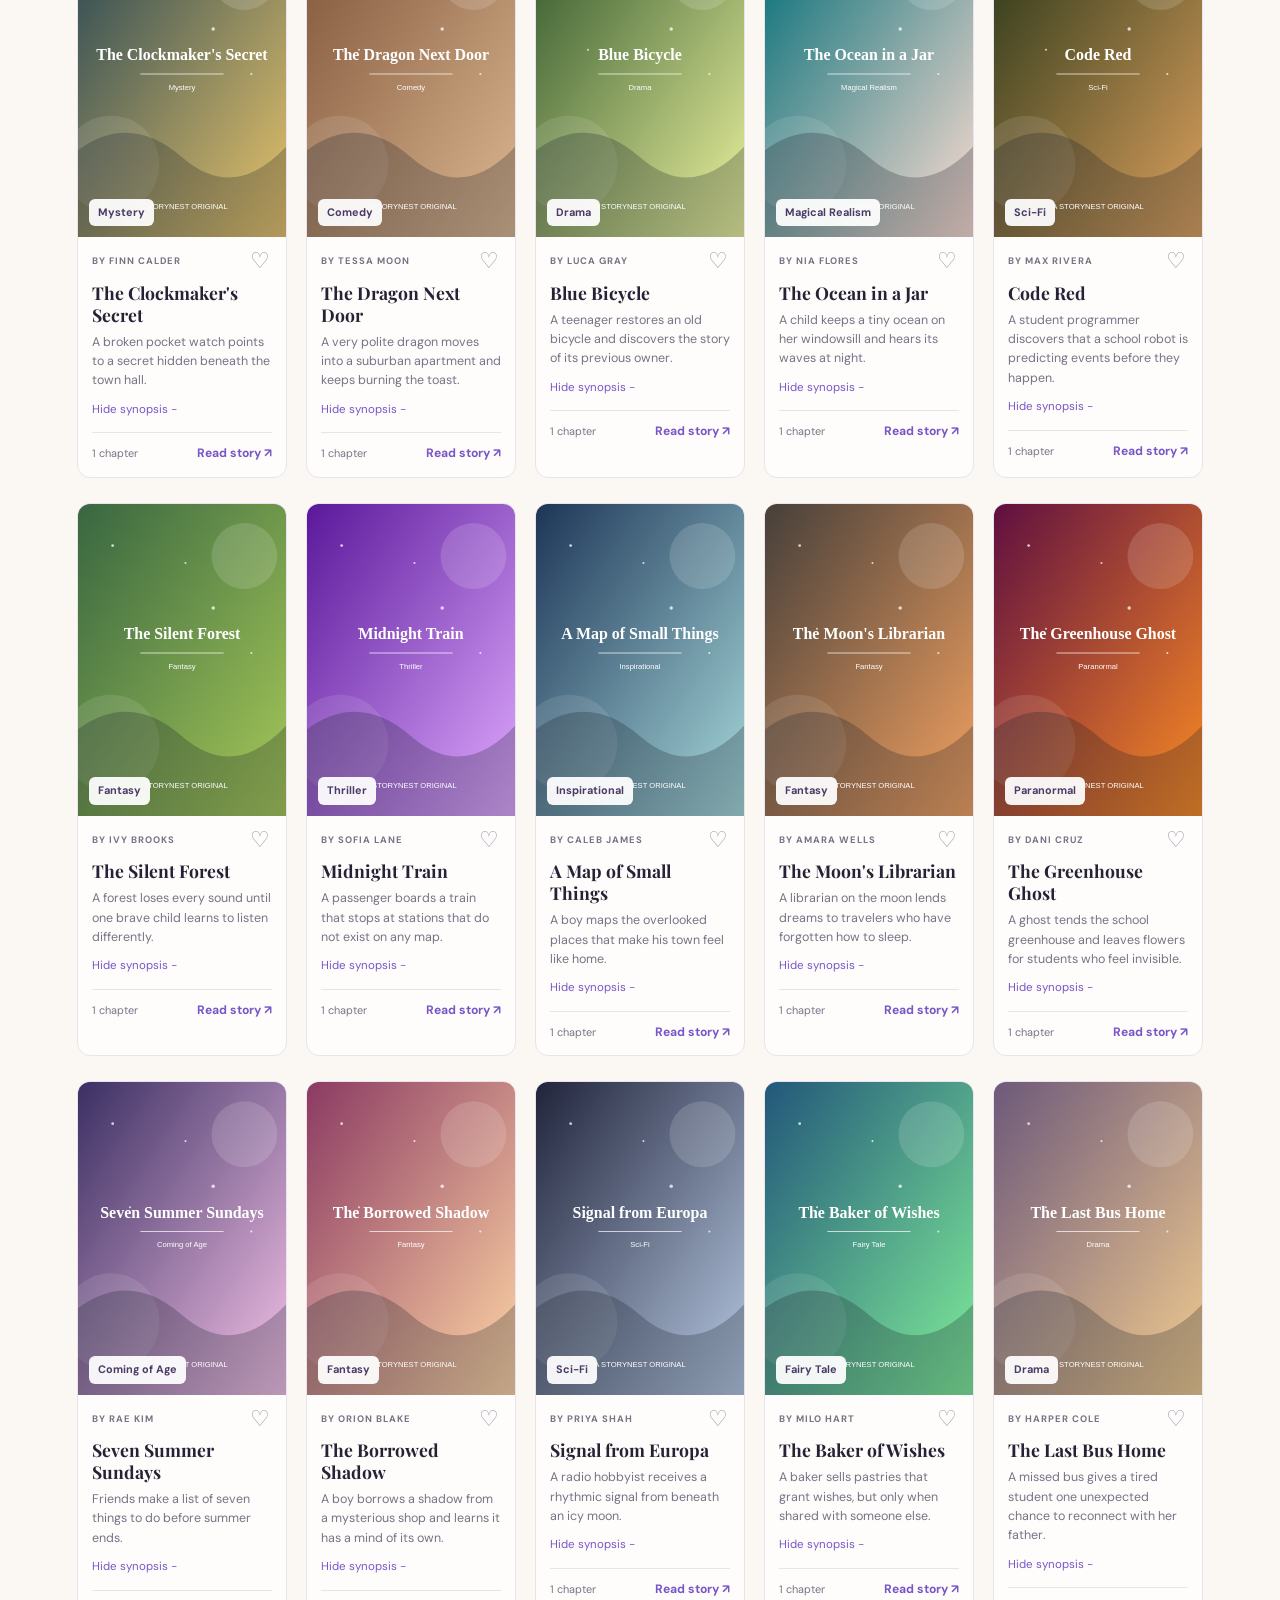
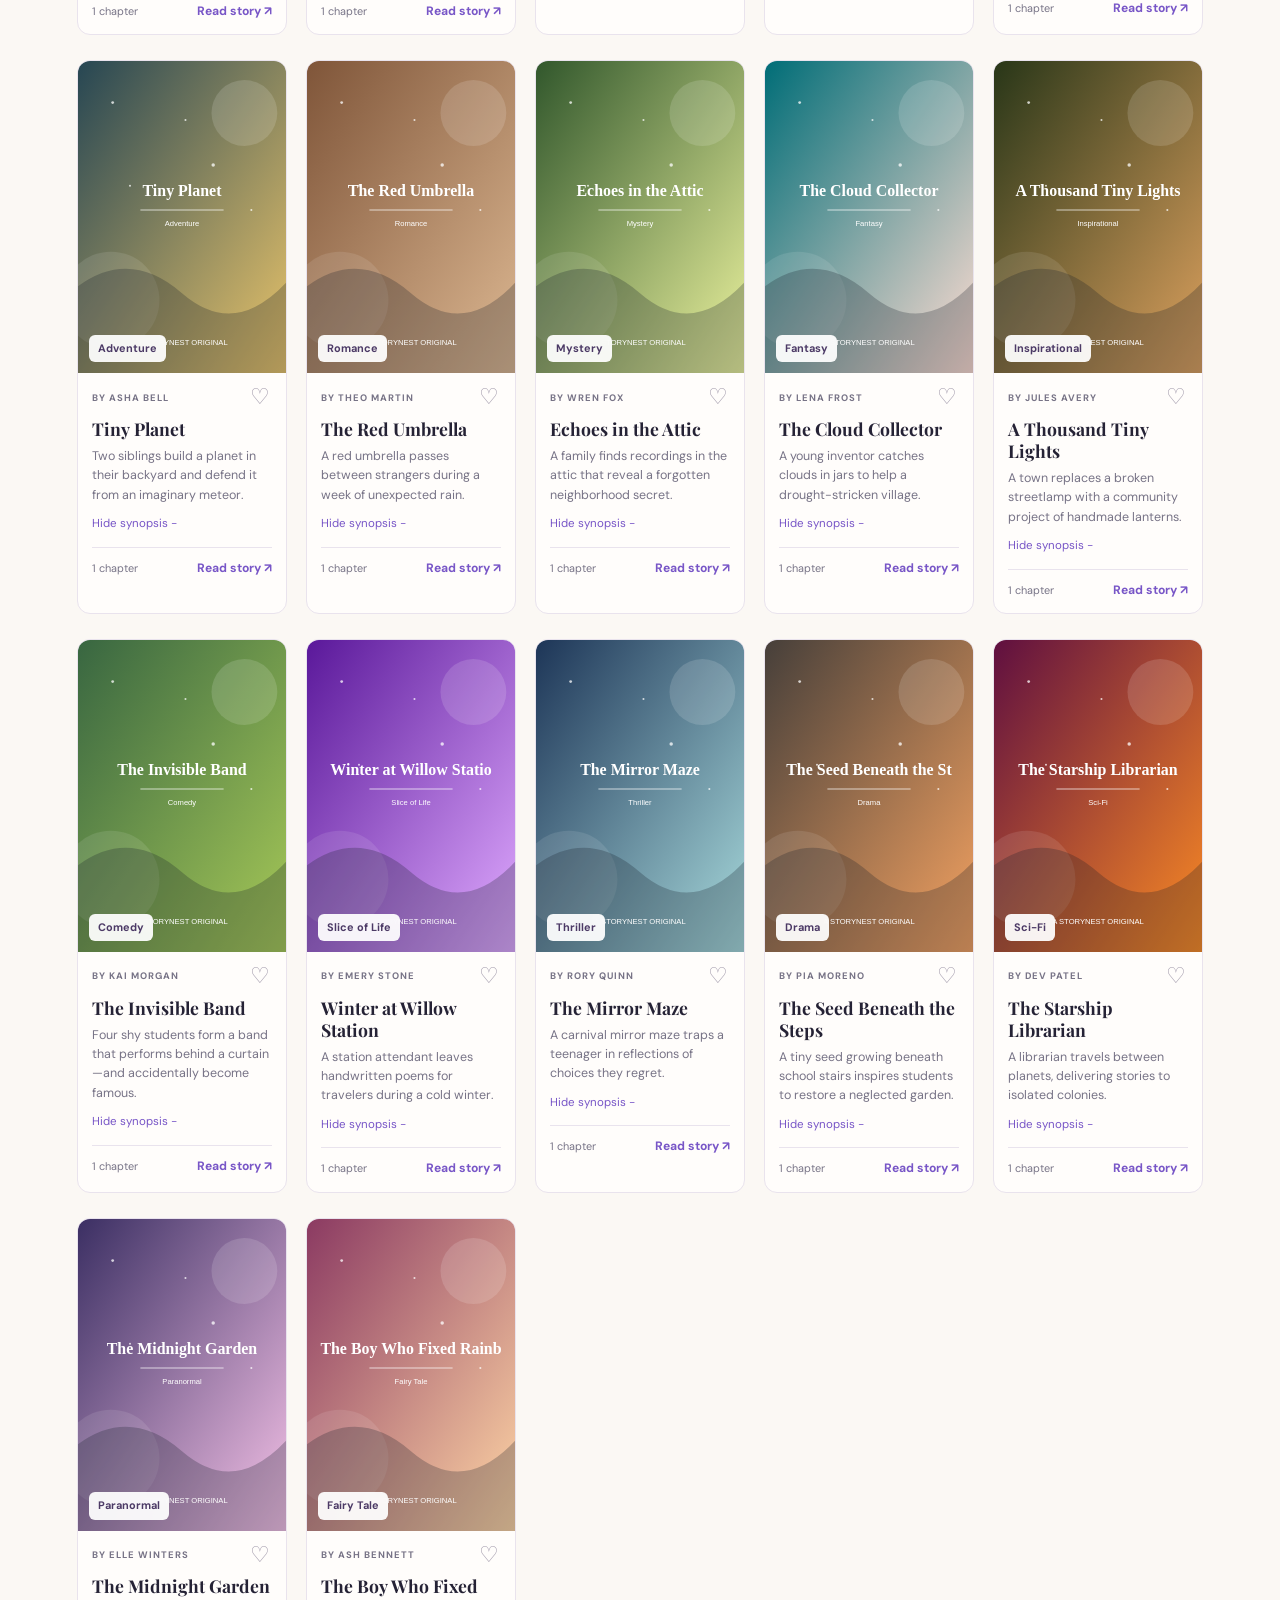
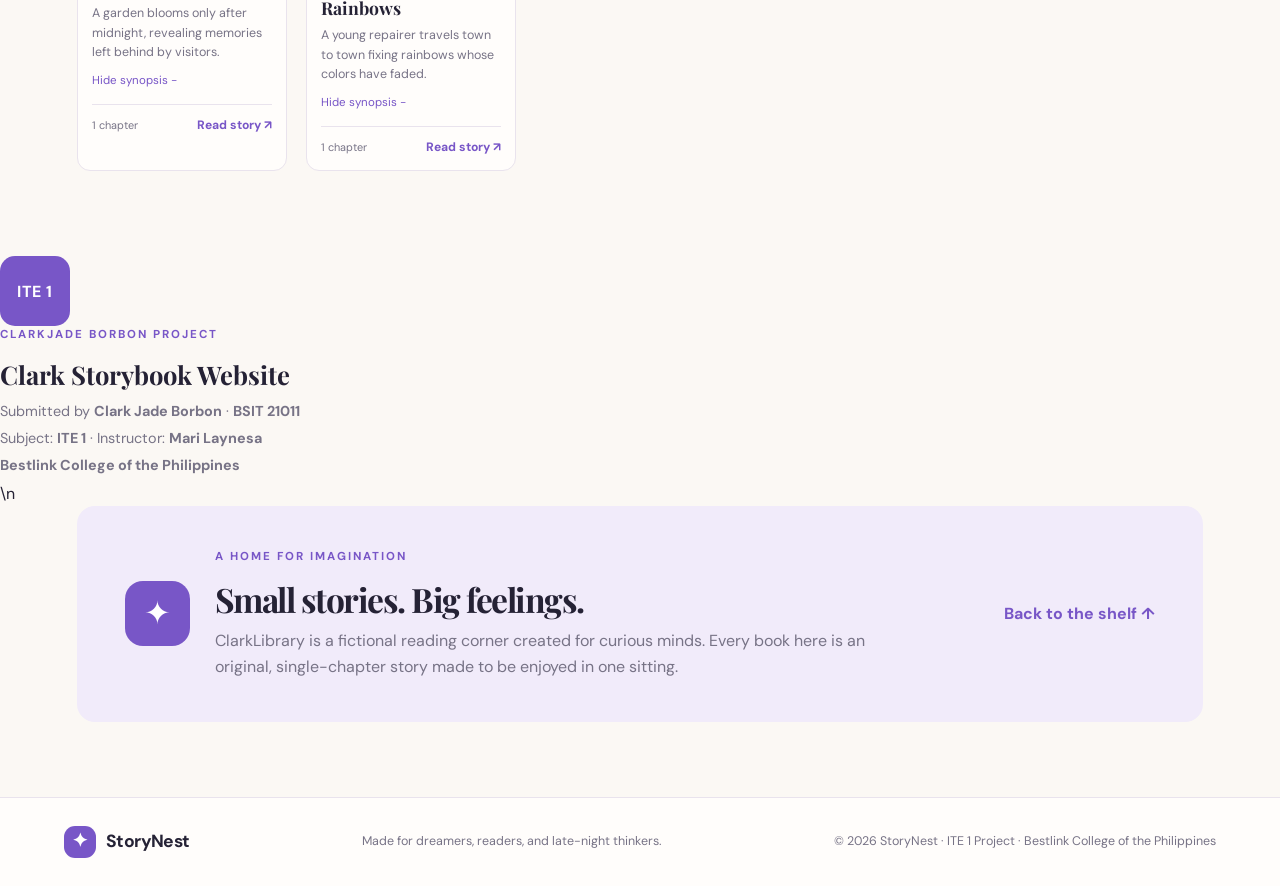
==== commit 187d23c9: "Rename StoryNest to ClarkLibrary in index.html Updated the name from 'StoryNest' to 'ClarkLibrary' i" ====
--- a/index.html
+++ b/index.html
@@ -41,7 +41,7 @@
         <p><strong>Bestlink College of the Philippines</strong></p>
       </div>
     </section>
-\n    <section id="about" class="about-section"><div class="about-symbol">✦</div><div><p class="eyebrow">A HOME FOR IMAGINATION</p><h2>Small stories. Big feelings.</h2><p>StoryNest is a fictional reading corner created for curious minds. Every book here is an original, single-chapter story made to be enjoyed in one sitting.</p></div><a class="text-link" href="#library">Back to the shelf ↑</a></section>
+\n    <section id="about" class="about-section"><div class="about-symbol">✦</div><div><p class="eyebrow">A HOME FOR IMAGINATION</p><h2>Small stories. Big feelings.</h2><p>ClarkLibrary is a fictional reading corner created for curious minds. Every book here is an original, single-chapter story made to be enjoyed in one sitting.</p></div><a class="text-link" href="#library">Back to the shelf ↑</a></section>
   </main>
   <footer class="site-footer"><a class="brand" href="index.html"><span class="brand-mark">✦</span> StoryNest</a><p>Made for dreamers, readers, and late-night thinkers.</p><span>© 2026 StoryNest · ITE 1 Project · Bestlink College of the Philippines</span></footer>
 </body>
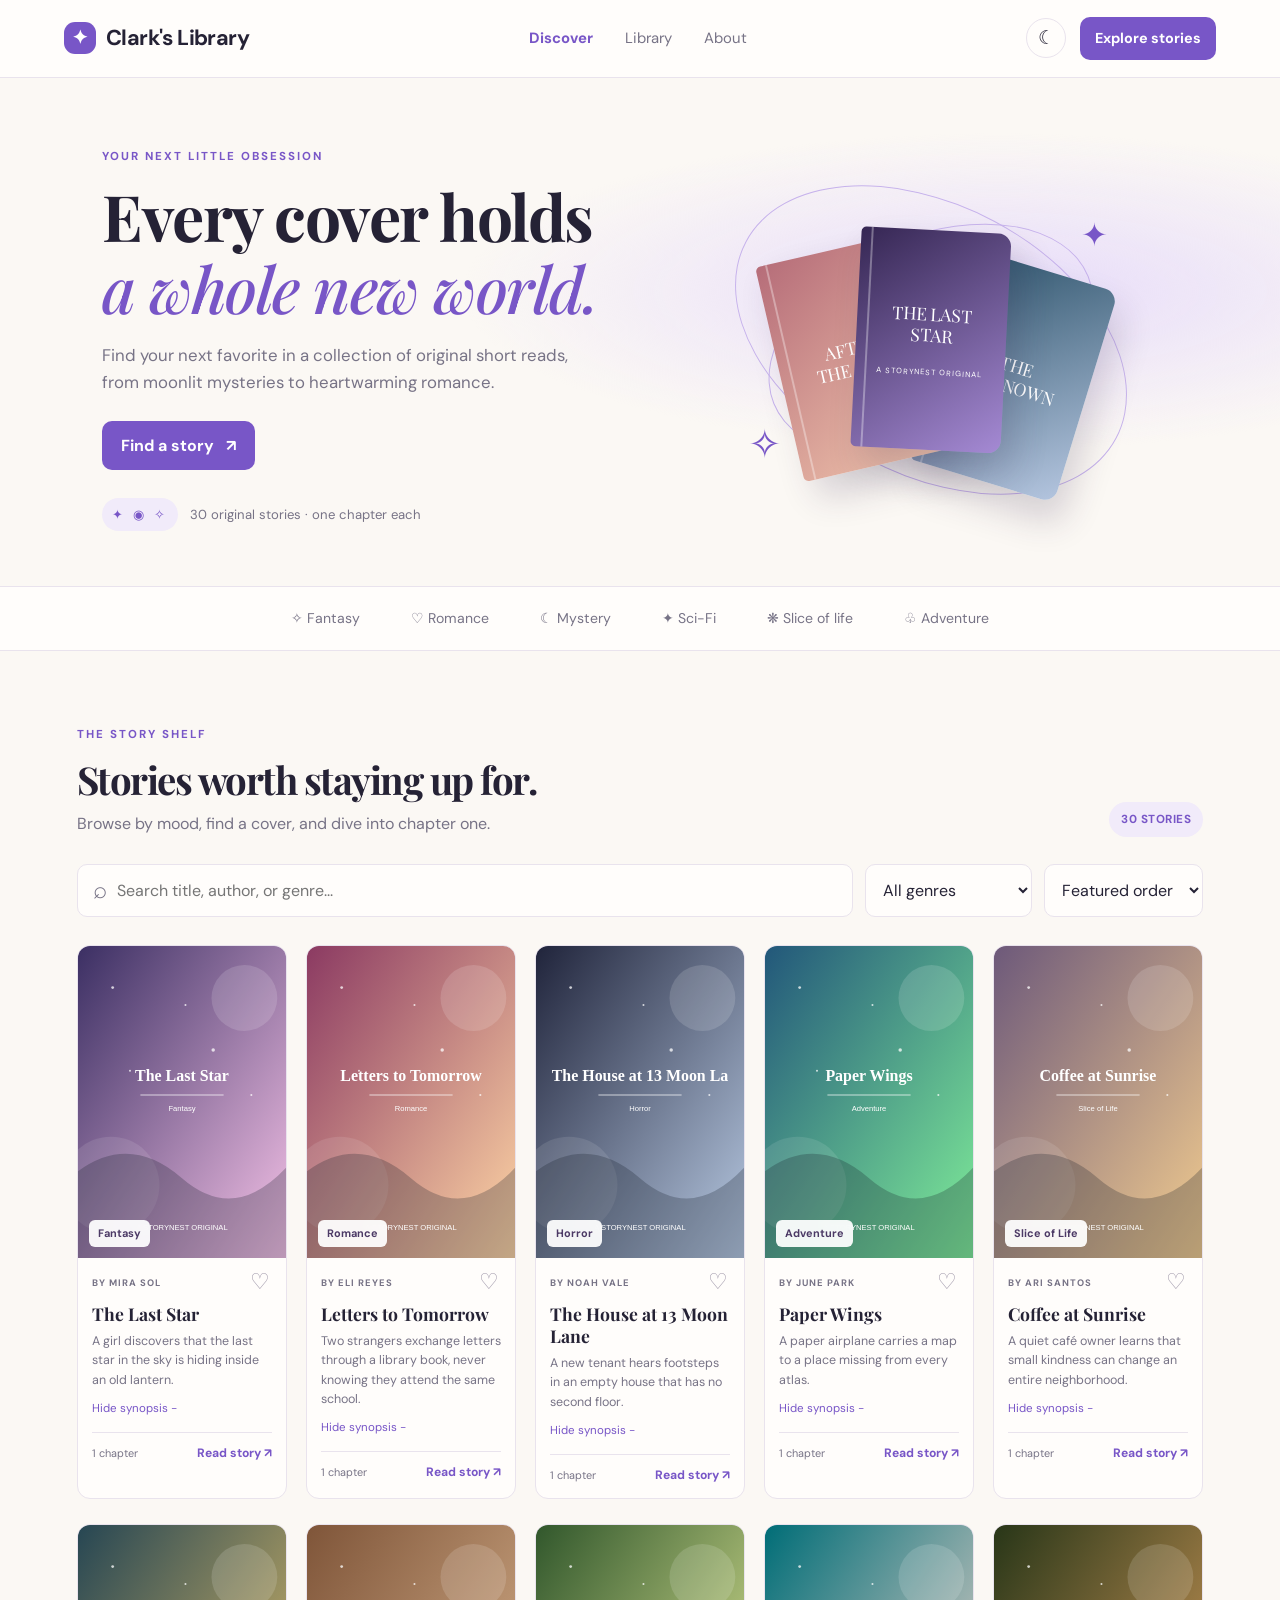
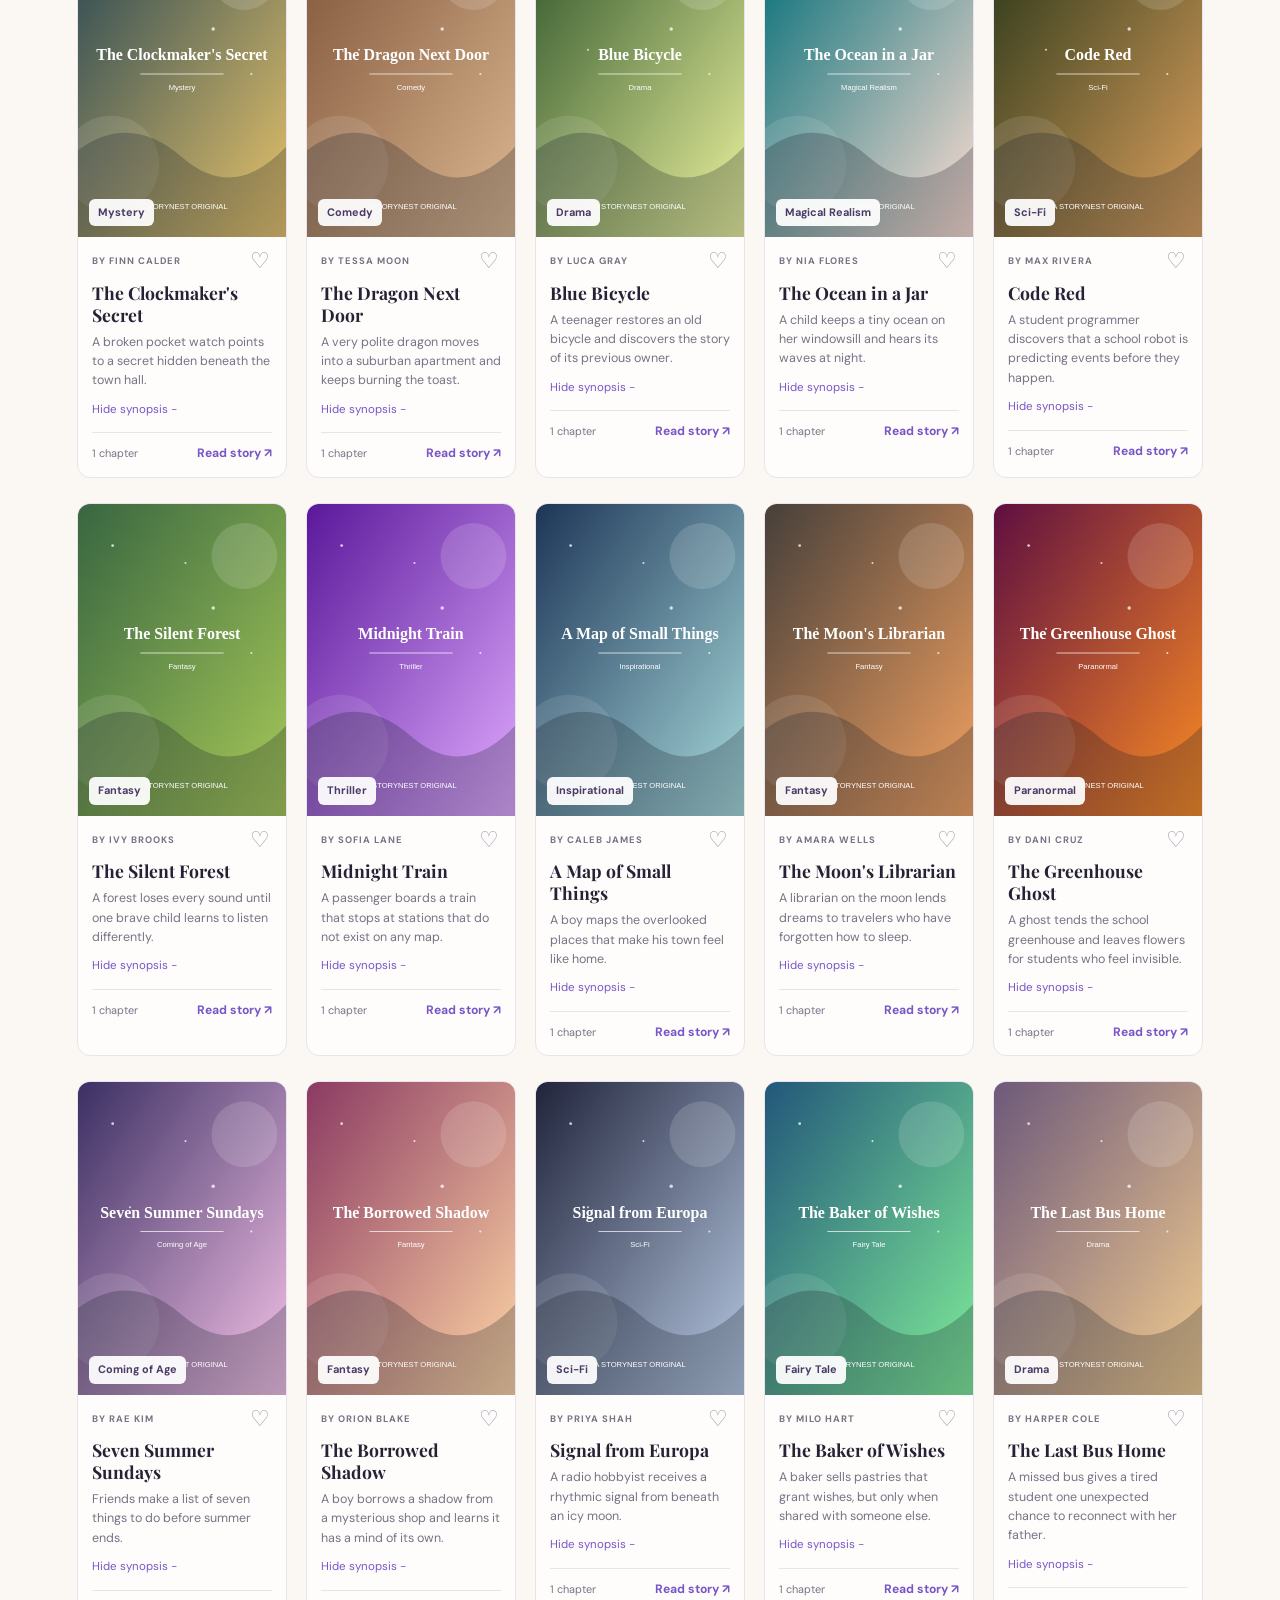
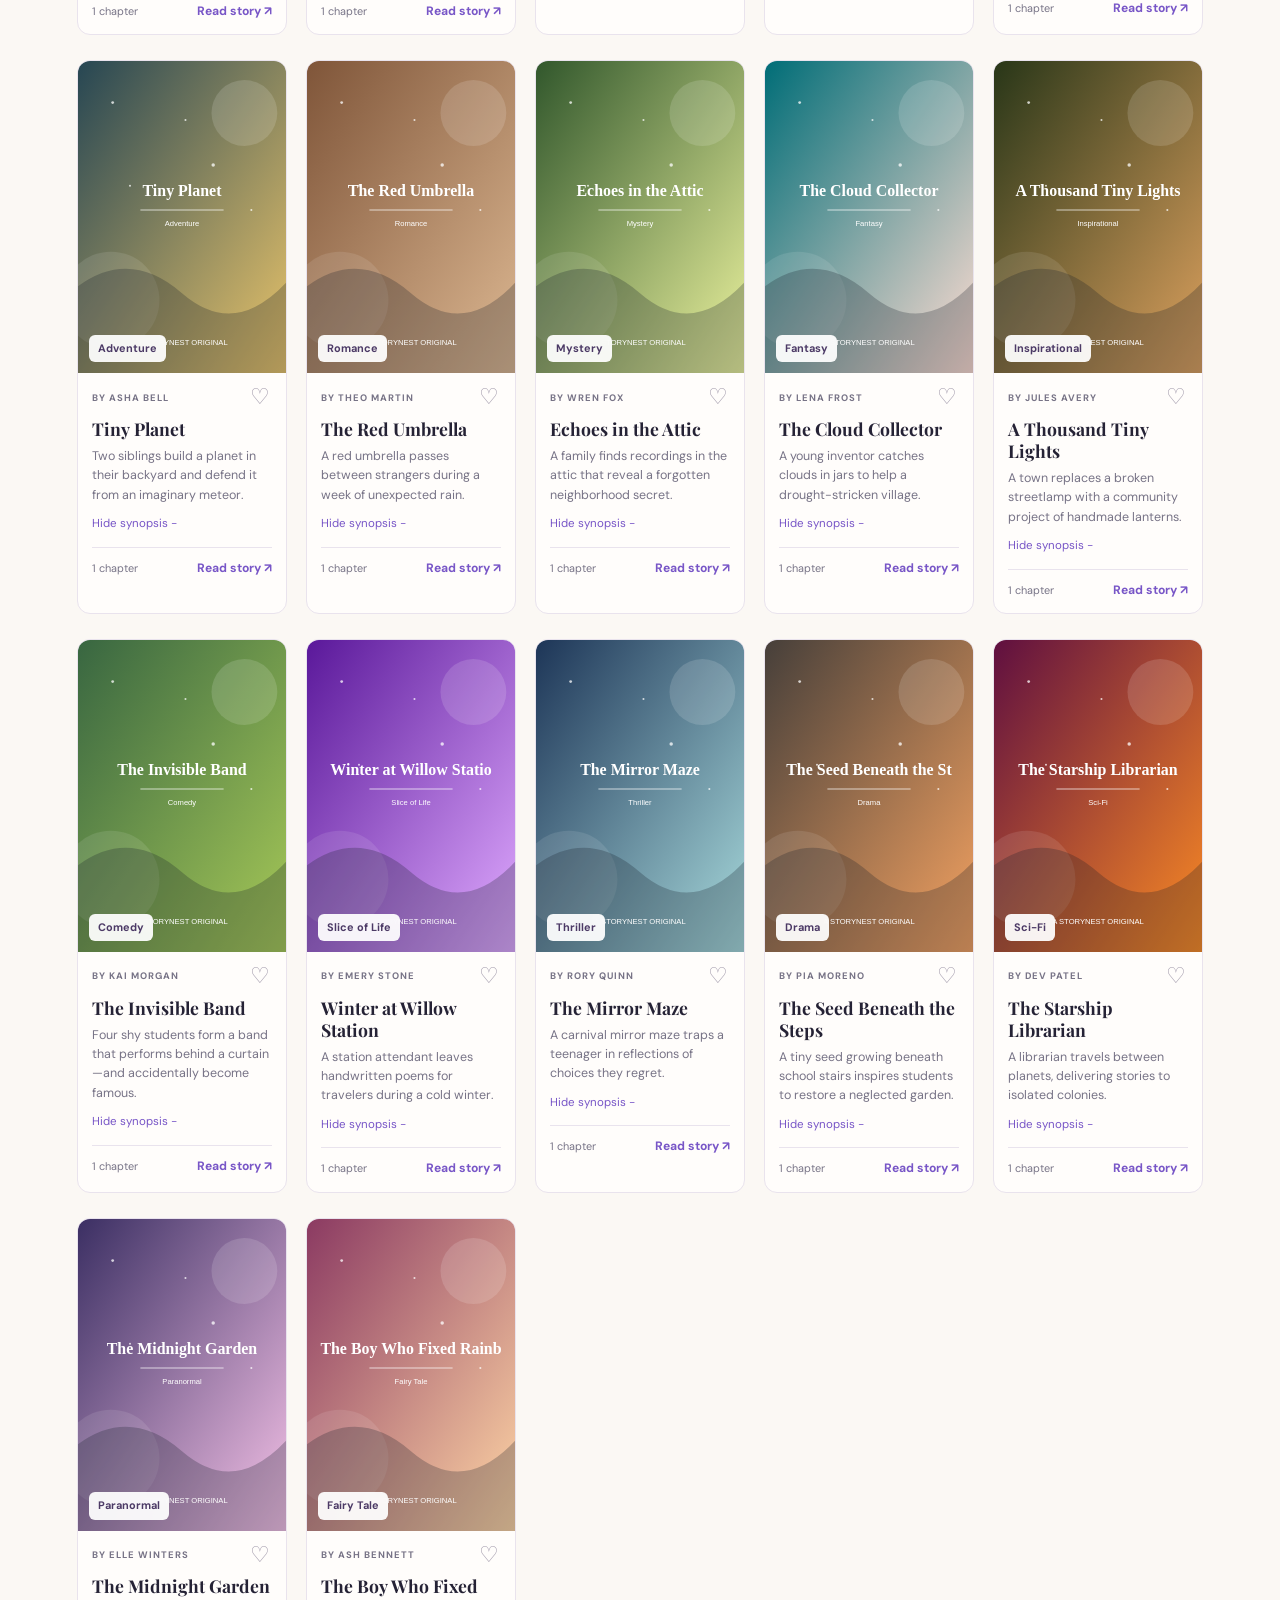
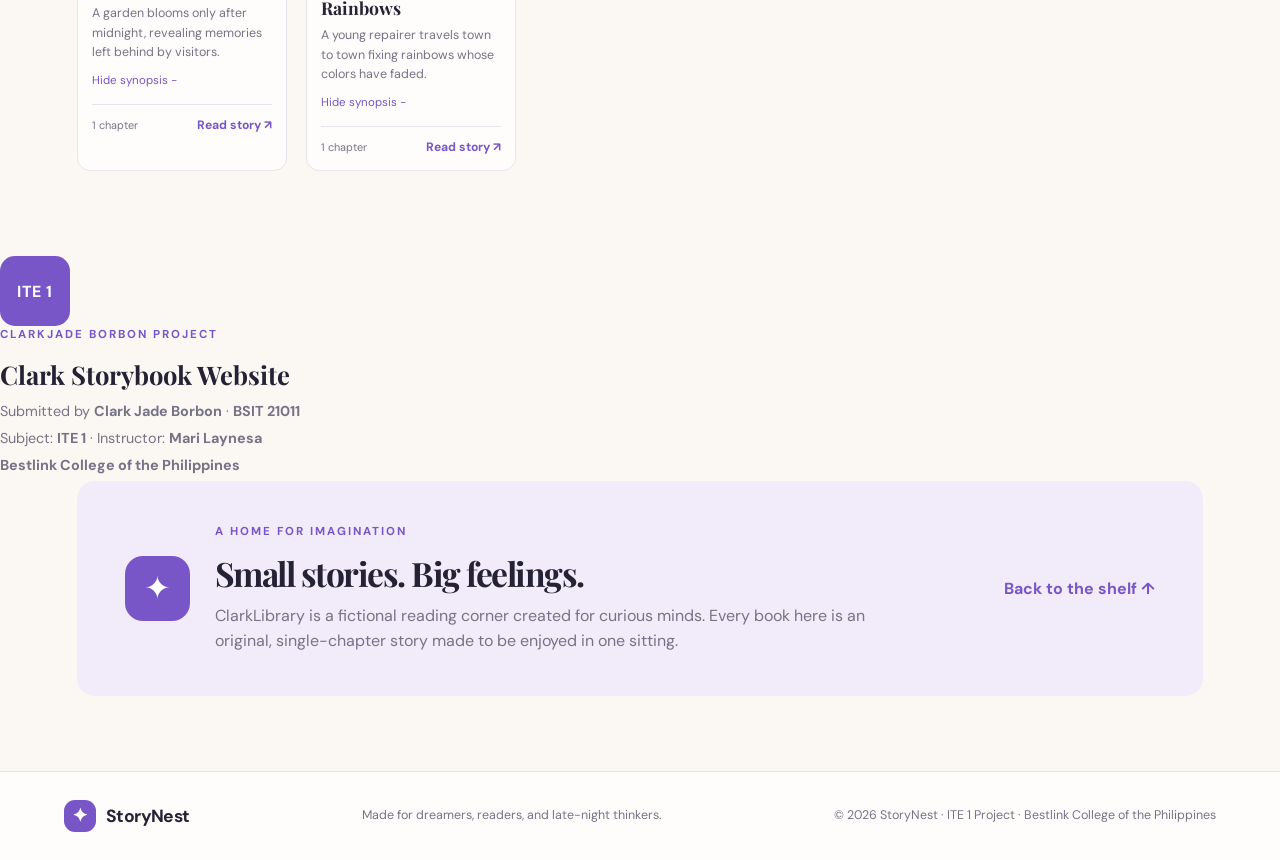
==== commit dd00fd8e: "Fix formatting in about section of index.html" ====
--- a/index.html
+++ b/index.html
@@ -41,7 +41,7 @@
         <p><strong>Bestlink College of the Philippines</strong></p>
       </div>
     </section>
-\n    <section id="about" class="about-section"><div class="about-symbol">✦</div><div><p class="eyebrow">A HOME FOR IMAGINATION</p><h2>Small stories. Big feelings.</h2><p>ClarkLibrary is a fictional reading corner created for curious minds. Every book here is an original, single-chapter story made to be enjoyed in one sitting.</p></div><a class="text-link" href="#library">Back to the shelf ↑</a></section>
+   <section id="about" class="about-section"><div class="about-symbol">✦</div><div><p class="eyebrow">A HOME FOR IMAGINATION</p><h2>Small stories. Big feelings.</h2><p>ClarkLibrary is a fictional reading corner created for curious minds. Every book here is an original, single-chapter story made to be enjoyed in one sitting.</p></div><a class="text-link" href="#library">Back to the shelf ↑</a></section>
   </main>
   <footer class="site-footer"><a class="brand" href="index.html"><span class="brand-mark">✦</span> StoryNest</a><p>Made for dreamers, readers, and late-night thinkers.</p><span>© 2026 StoryNest · ITE 1 Project · Bestlink College of the Philippines</span></footer>
 </body>
